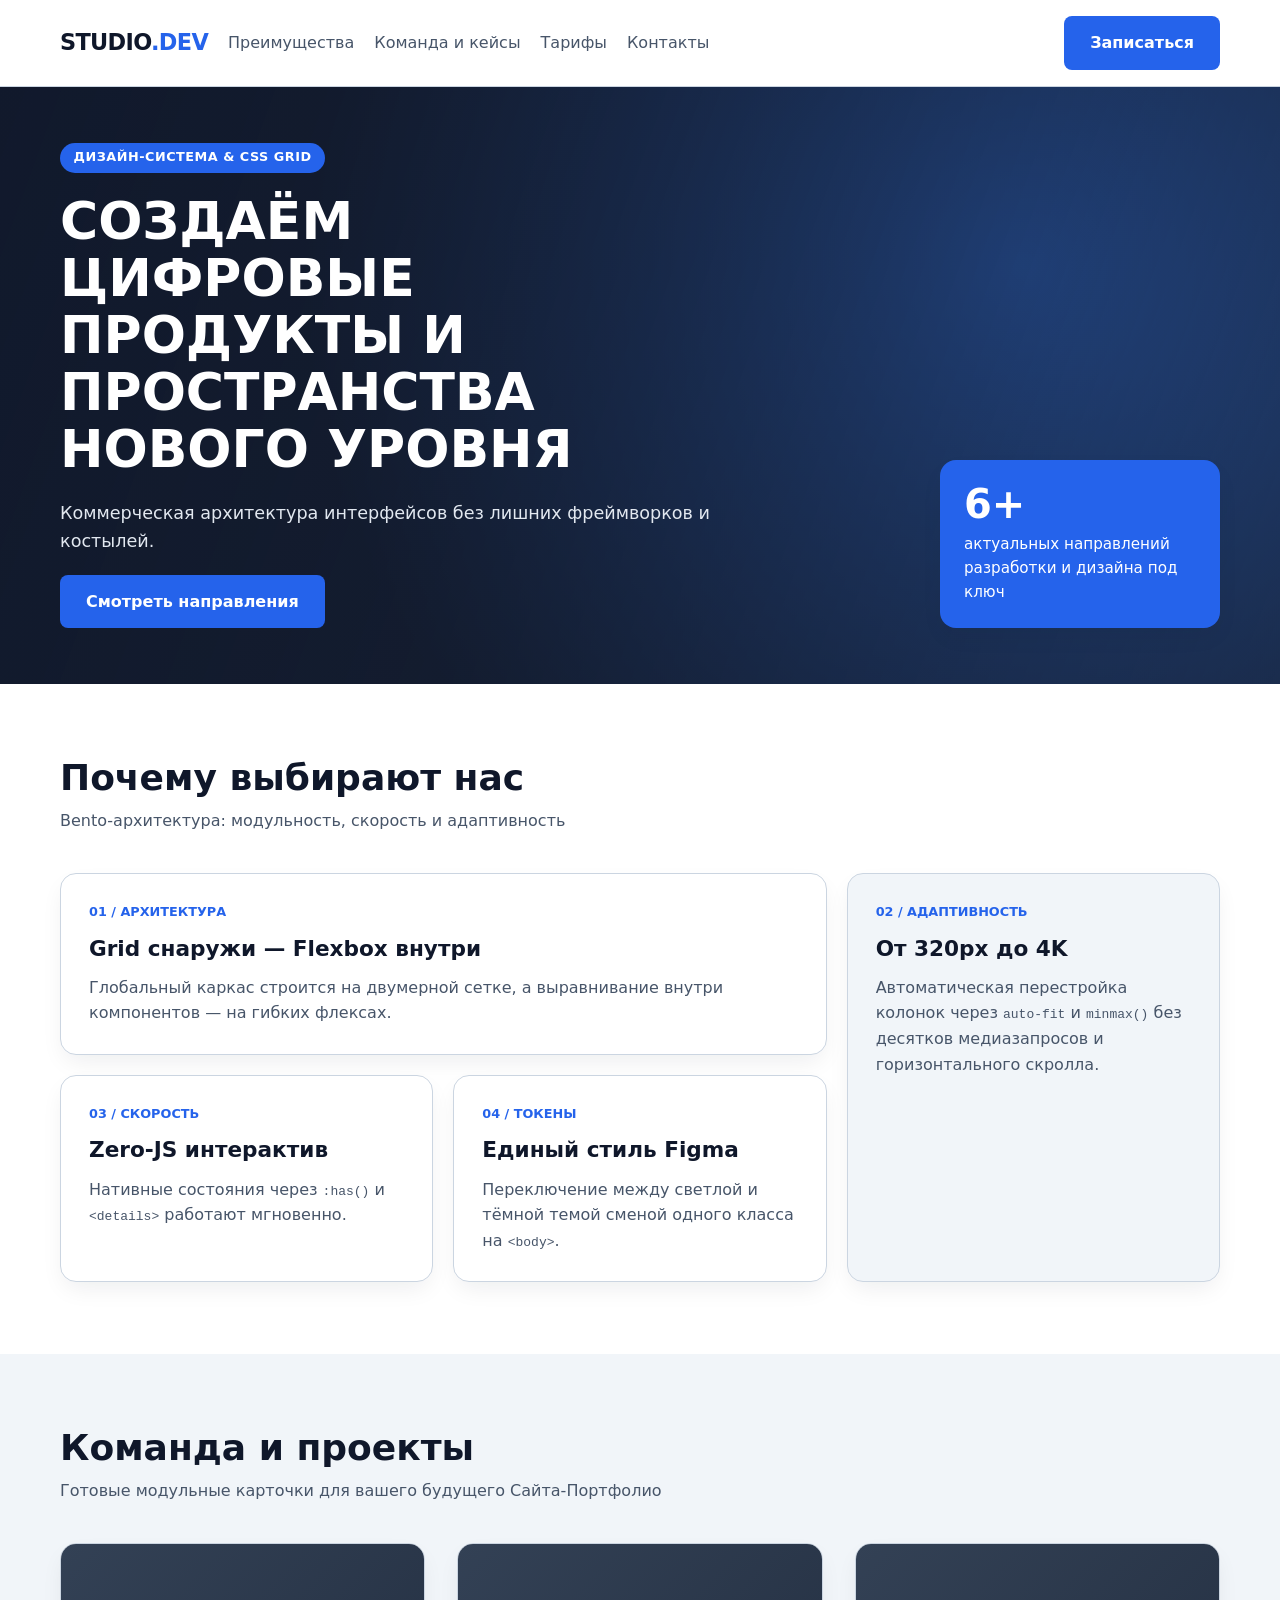
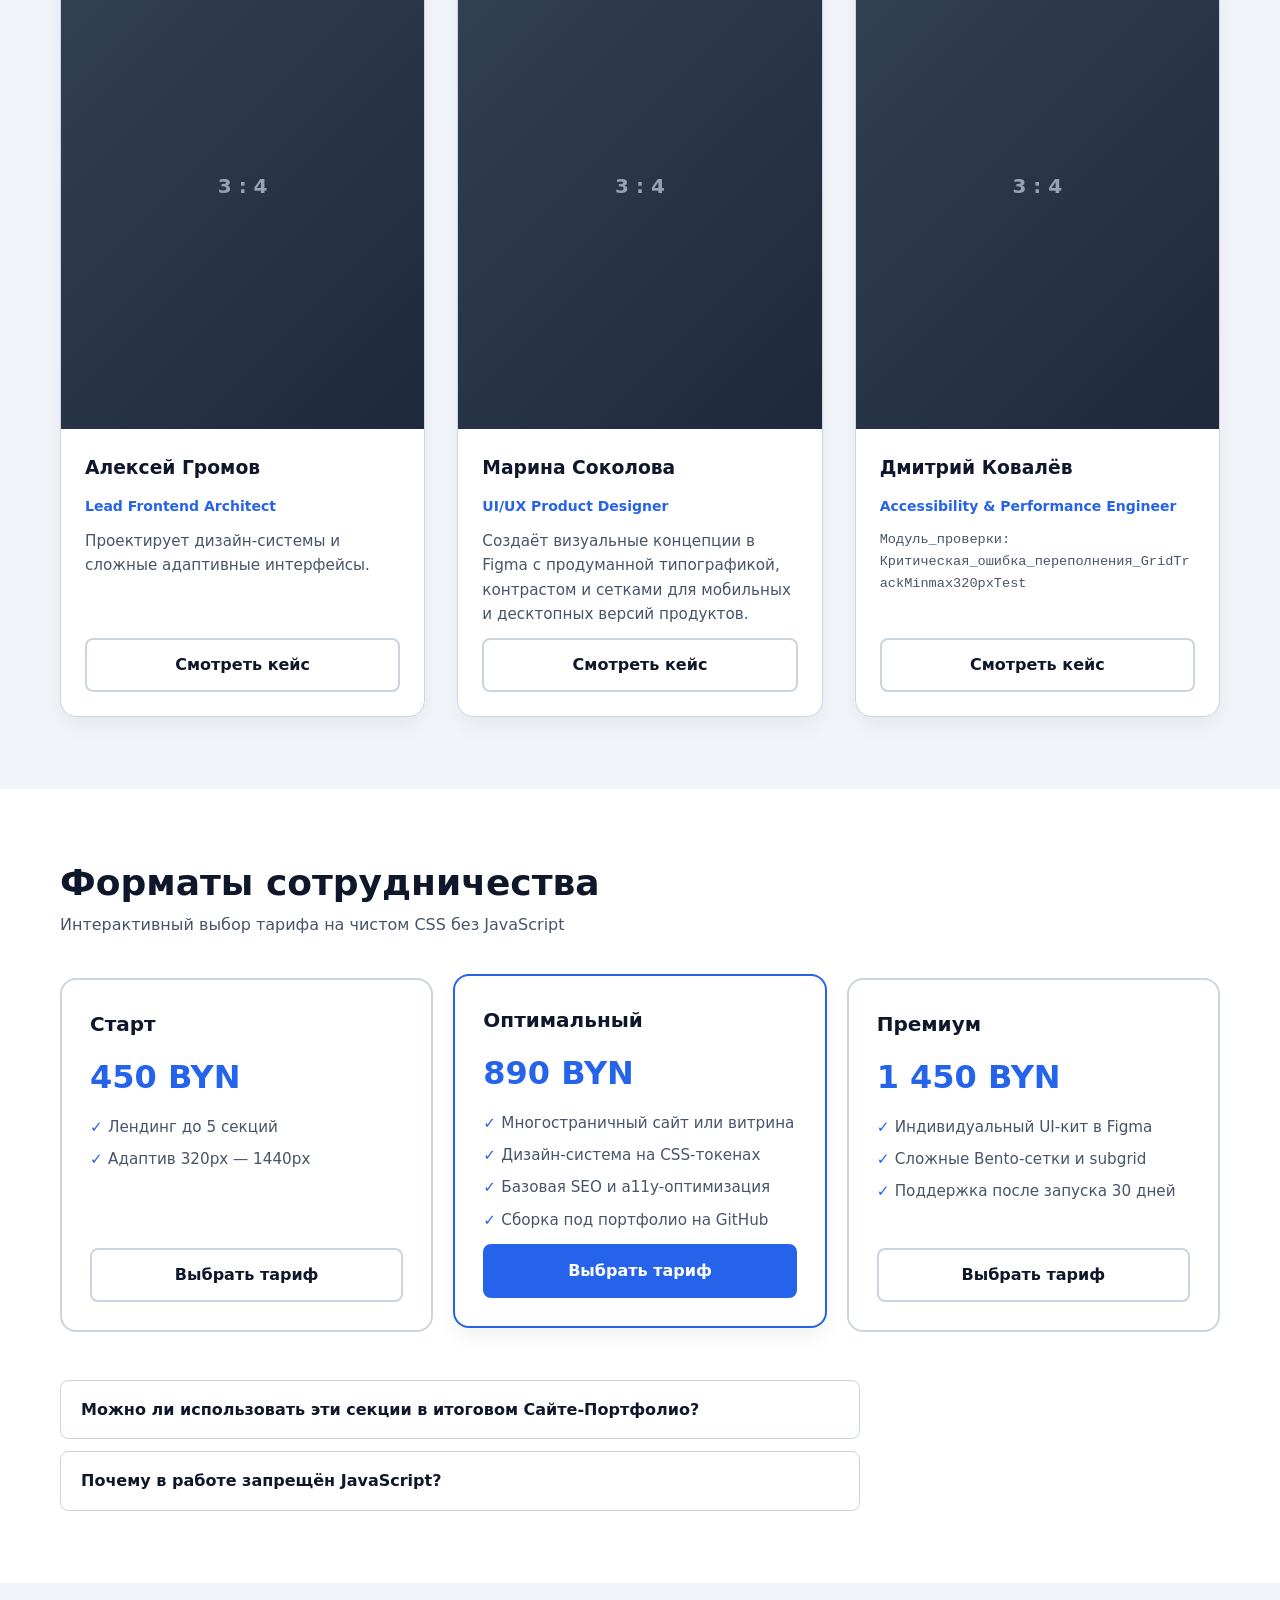
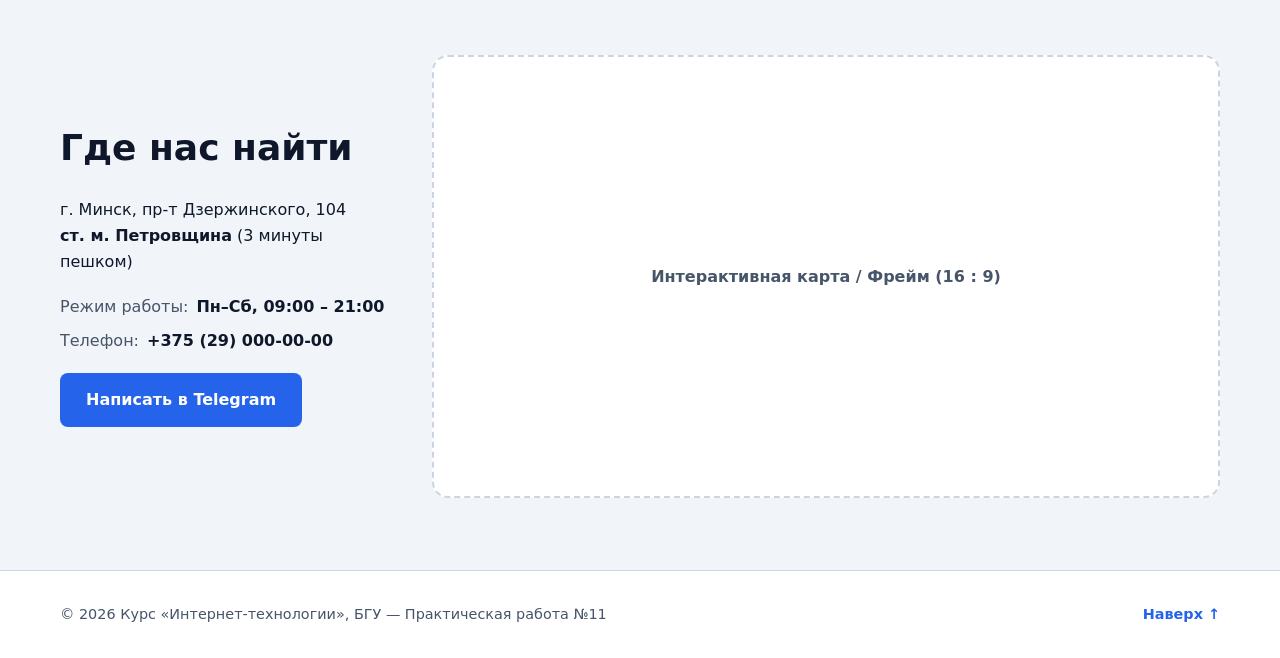
==== yarakhovich_ivan_ppois2609/index.html @ 86acc548 "feat: add core files" ====
<!DOCTYPE html>
<html lang="ru">
<head>
  <meta charset="UTF-8">
  <meta name="viewport" content="width=device-width, initial-scale=1.0">
  <title>Практическая работа №11 — Коммерческая витрина и Портфолио</title>
  <link rel="stylesheet" href="css/reset.css">
  <link rel="stylesheet" href="css/style.css">
</head>
<!-- 
  ПОДСКАЗКА ПО ТЕМАМ (Design System из Figma):
  Для светлой палитры («ДВИЖ») используйте класс: class="theme-dvizh"
  Для тёмной палитры («GYMBY») используйте класс: class="theme-gymby"
-->
<body class="theme-dvizh">

  <!-- =====================================================================
       ШАПКА САЙТА (Уровень BASE: Flexbox + margin-left: auto)
       ===================================================================== -->
  <header class="site-header">
    <div class="container site-header__inner">
      <a href="#" class="logo">STUDIO<span>.DEV</span></a>

      <nav class="main-nav" aria-label="Основная навигация">
        <ul class="main-nav__list">
          <li><a href="#benefits" class="main-nav__link">Преимущества</a></li>
          <li><a href="#showcase" class="main-nav__link">Команда и кейсы</a></li>
          <li><a href="#pricing" class="main-nav__link">Тарифы</a></li>
          <li><a href="#contacts" class="main-nav__link">Контакты</a></li>
        </ul>
      </nav>

      <!-- Кнопка должна быть оттолкнута вправо через margin-left: auto (без лишних обёрток) -->
      <a href="#contacts" class="btn btn--primary site-header__cta">Записаться</a>
    </div>
  </header>

  <main>
    <!-- =====================================================================
         HERO-БАННЕР С НАЛОЖЕНИЕМ НА CSS GRID (Уровень JUNIOR)
         ВНИМАНИЕ: Использование position: absolute для карточки запрещено!
         Фон, затемнение и контент должны занимать одну область grid-area: 1 / 1.
         ===================================================================== -->
    <section class="hero" aria-labelledby="hero-title">
      <!-- Слой 1: Фоновое изображение или градиентный плейсхолдер -->
      <div class="hero__media" role="img" aria-label="Атмосфера студии и пространства"></div>

      <!-- Слой 2: Контент поверх фона (заголовок слева + плавающая карточка справа снизу) -->
      <div class="container hero__grid">
        <div class="hero__content">
          <span class="badge">Дизайн-система &amp; CSS Grid</span>
          <!-- Адаптивный размер шрифта через clamp() (Уровень PRO) -->
          <h1 id="hero-title" class="hero__title">
            СОЗДАЁМ ЦИФРОВЫЕ ПРОДУКТЫ И ПРОСТРАНСТВА НОВОГО УРОВНЯ
          </h1>
          <p class="hero__subtitle">
            Коммерческая архитектура интерфейсов без лишних фреймворков и костылей.
          </p>
          <a href="#showcase" class="btn btn--primary">Смотреть направления</a>
        </div>

        <!-- Плавающая карточка-информер (как в макете «ДВИЖ») -->
        <aside class="hero__floating-card" aria-label="Ключевая статистика">
          <strong class="hero__floating-number">6+</strong>
          <p class="hero__floating-text">
            актуальных направлений разработки и дизайна под ключ
          </p>
        </aside>
      </div>
    </section>

    <!-- =====================================================================
         BENTO-СЕТКА ПРЕИМУЩЕСТВ (Уровень JUNIOR)
         Несимметричная журнальная сетка: карточки с .bento-card--wide (span 2)
         и .bento-card--tall (grid-row: span 2) на десктопе (>= 1024px).
         ===================================================================== -->
    <section class="section" id="benefits" aria-labelledby="benefits-title">
      <div class="container">
        <header class="section-header">
          <h2 id="benefits-title" class="section-title">Почему выбирают нас</h2>
          <p class="section-desc">Bento-архитектура: модульность, скорость и адаптивность</p>
        </header>

        <div class="bento-grid">
          <article class="bento-card bento-card--wide">
            <span class="bento-card__tag">01 / Архитектура</span>
            <h3 class="bento-card__title">Grid снаружи — Flexbox внутри</h3>
            <p class="bento-card__text">
              Глобальный каркас строится на двумерной сетке, а выравнивание внутри компонентов — на гибких флексах.
            </p>
          </article>

          <article class="bento-card bento-card--tall">
            <span class="bento-card__tag">02 / Адаптивность</span>
            <h3 class="bento-card__title">От 320px до 4K</h3>
            <p class="bento-card__text">
              Автоматическая перестройка колонок через <code>auto-fit</code> и <code>minmax()</code> без десятков медиазапросов и горизонтального скролла.
            </p>
          </article>

          <article class="bento-card">
            <span class="bento-card__tag">03 / Скорость</span>
            <h3 class="bento-card__title">Zero-JS интерактив</h3>
            <p class="bento-card__text">
              Нативные состояния через <code>:has()</code> и <code>&lt;details&gt;</code> работают мгновенно.
            </p>
          </article>

          <article class="bento-card">
            <span class="bento-card__tag">04 / Токены</span>
            <h3 class="bento-card__title">Единый стиль Figma</h3>
            <p class="bento-card__text">
              Переключение между светлой и тёмной темой сменой одного класса на <code>&lt;body&gt;</code>.
            </p>
          </article>
        </div>
      </div>
    </section>

    <!-- =====================================================================
         ВИТРИНА КОМАНДЫ / КЕЙСОВ (Уровень BASE)
         Сетка: repeat(auto-fit, minmax(min(100%, var(--card-min-width)), 1fr))
         Внутри каждой карточки — Flexbox с прижатием кнопки книзу.
         ===================================================================== -->
    <section class="section section--alt" id="showcase" aria-labelledby="showcase-title">
      <div class="container">
        <header class="section-header">
          <h2 id="showcase-title" class="section-title">Команда и проекты</h2>
          <p class="section-desc">Готовые модульные карточки для вашего будущего Сайта-Портфолио</p>
        </header>

        <div class="showcase-grid">
          <article class="profile-card">
            <!-- Изображение/заглушка с фиксированной пропорцией aspect-ratio: 3 / 4 -->
            <div class="profile-card__media" role="img" aria-label="Фото специалиста 1">
              <span>3 : 4</span>
            </div>
            <div class="profile-card__body">
              <h3 class="profile-card__title">Алексей Громов</h3>
              <p class="profile-card__role">Lead Frontend Architect</p>
              <p class="profile-card__text">
                Проектирует дизайн-системы и сложные адаптивные интерфейсы.
              </p>
              <a href="#contacts" class="btn btn--outline profile-card__btn">Смотреть кейс</a>
            </div>
          </article>

          <article class="profile-card">
            <div class="profile-card__media" role="img" aria-label="Фото специалиста 2">
              <span>3 : 4</span>
            </div>
            <div class="profile-card__body">
              <h3 class="profile-card__title">Марина Соколова</h3>
              <p class="profile-card__role">UI/UX Product Designer</p>
              <p class="profile-card__text">
                Создаёт визуальные концепции в Figma с продуманной типографикой, контрастом и сетками для мобильных и десктопных версий продуктов.
              </p>
              <a href="#contacts" class="btn btn--outline profile-card__btn">Смотреть кейс</a>
            </div>
          </article>

          <article class="profile-card">
            <div class="profile-card__media" role="img" aria-label="Фото специалиста 3">
              <span>3 : 4</span>
            </div>
            <div class="profile-card__body">
              <h3 class="profile-card__title">Дмитрий Ковалёв</h3>
              <p class="profile-card__role">Accessibility &amp; Performance Engineer</p>
              <!-- Стресс-тест неделимым словом длиной 46+ символов на 320px (Уровень PRO) -->
              <p class="profile-card__text profile-card__stress">
                Модуль_проверки: Критическая_ошибка_переполнения_GridTrackMinmax320pxTest
              </p>
              <a href="#contacts" class="btn btn--outline profile-card__btn">Смотреть кейс</a>
            </div>
          </article>
        </div>
      </div>
    </section>

    <!-- =====================================================================
         ТАРИФЫ И FAQ БЕЗ JAVASCRIPT (Уровень PRO)
         1. Выделение выбранной карточки через :has(input[type="radio"]:checked)
         2. Выравнивание строк внутри карточек через grid-template-rows: subgrid
         3. Аккордеон вопросов через нативные теги <details> и <summary>
         ===================================================================== -->
    <section class="section" id="pricing" aria-labelledby="pricing-title">
      <div class="container">
        <header class="section-header">
          <h2 id="pricing-title" class="section-title">Форматы сотрудничества</h2>
          <p class="section-desc">Интерактивный выбор тарифа на чистом CSS без JavaScript</p>
        </header>

        <div class="pricing-grid">
          <label class="plan-card">
            <input type="radio" name="plan" value="start" class="plan-card__radio">
            <h3 class="plan-card__name">Старт</h3>
            <p class="plan-card__price">450 BYN</p>
            <ul class="plan-card__features">
              <li>Лендинг до 5 секций</li>
              <li>Адаптив 320px — 1440px</li>
            </ul>
            <span class="btn btn--outline plan-card__action">Выбрать тариф</span>
          </label>

                    <label class="plan-card">
            <input type="radio" name="plan" value="pro" class="plan-card__radio" checked>
            <h3 class="plan-card__name">Оптимальный</h3>
            <p class="plan-card__price">890 BYN</p>
            <ul class="plan-card__features">
              <li>Многостраничный сайт или витрина</li>
              <li>Дизайн-система на CSS-токенах</li>
              <li>Базовая SEO и a11y-оптимизация</li>
              <li>Сборка под портфолио на GitHub</li>
            </ul>
            <span class="btn btn--primary plan-card__action">Выбрать тариф</span>
          </label>

          <label class="plan-card">
            <input type="radio" name="plan" value="studio" class="plan-card__radio">
            <h3 class="plan-card__name">Премиум</h3>
            <p class="plan-card__price">1 450 BYN</p>
            <ul class="plan-card__features">
              <li>Индивидуальный UI-кит в Figma</li>
              <li>Сложные Bento-сетки и subgrid</li>
              <li>Поддержка после запуска 30 дней</li>
            </ul>
            <span class="btn btn--outline plan-card__action">Выбрать тариф</span>
          </label>
        </div>

        <!-- Нативный аккордеон вопросов без JS (Уровень PRO: <details> + <summary>) -->
        <div class="faq-list">
          <details class="faq-item">
            <summary class="faq-item__question">Можно ли использовать эти секции в итоговом Сайте-Портфолио?</summary>
            <p class="faq-item__answer">
              Да! Каждый блок (Hero, Bento-сетка, витрина кейсов и контакты) спроектирован как независимый модуль, который легко перенести в ваш финальный проект.
            </p>
          </details>
          <details class="faq-item">
            <summary class="faq-item__question">Почему в работе запрещён JavaScript?</summary>
            <p class="faq-item__answer">
              Современный CSS (Grid, Flexbox, :has(), clamp()) и HTML5 (&lt;details&gt;, &lt;dialog&gt;) закрывают большинство задач раскладки и базового интерактива нативно и без лишней нагрузки на браузер.
            </p>
          </details>
        </div>
      </div>
    </section>

    <!-- =====================================================================
         АСИММЕТРИЧНЫЙ СПЛИТ-БЛОК КОНТАКТОВ (Уровень BASE)
         Две колонки: слева ширина var(--split-sidebar-width), справа 1fr.
         На экранах < 768px перестраивается в 1 колонку.
         ===================================================================== -->
    <section class="section section--alt" id="contacts" aria-labelledby="contacts-title">
      <div class="container">
        <div class="contacts-split">
          <div class="contacts-split__info">
            <h2 id="contacts-title" class="section-title">Где нас найти</h2>
            <p class="contacts-split__address">
              г. Минск, пр-т Дзержинского, 104<br>
              <strong>ст. м. Петровщина</strong> (3 минуты пешком)
            </p>
            <dl class="contacts-meta">
              <div class="contacts-meta__row">
                <dt>Режим работы:</dt>
                <dd>Пн–Сб, 09:00 – 21:00</dd>
              </div>
              <div class="contacts-meta__row">
                <dt>Телефон:</dt>
                <dd><a href="tel:+375290000000">+375 (29) 000-00-00</a></dd>
              </div>
            </dl>
            <div class="contacts-split__links">
              <a href="#" class="btn btn--primary">Написать в Telegram</a>
            </div>
          </div>

          <div class="contacts-split__map" role="img" aria-label="Схема проезда к станции метро Петровщина">
            <span>Интерактивная карта / Фрейм (16 : 9)</span>
          </div>
        </div>
      </div>
    </section>
  </main>

  <footer class="site-footer">
    <div class="container site-footer__inner">
      <p>&copy; 2026 Курс «Интернет-технологии», БГУ — Практическая работа №11</p>
      <a href="#hero-title" class="site-footer__top">Наверх &uarr;</a>
    </div>
  </footer>

</body>
</html>
---- yarakhovich_ivan_ppois2609/css/style.css ----
/* =========================================================================
   1. ИНДИВИДУАЛЬНЫЕ ПАРАМЕТРЫ И ДИЗАЙН-ТОКЕНЫ ИЗ FIGMA
   ========================================================================= */
:root {
  /* ИНДИВИДУАЛЬНЫЕ ФОРМУЛЫ (Анти-ИИ):
     N — количество букв в вашей ФАМИЛИИ
     M — количество букв в вашем ИМЕНИ
     Подставьте свои рассчитанные значения в пикселях вместо значений по умолчанию! */
  --card-min-width: 270px;       /* Формула: (N * 10) + 210px */
  --split-sidebar-width: 340px;  /* Формула: (M * 12) + 280px */

  /* Базовые отступы и сетка */
  --container-max: 1200px;
  --container-pad: 1.25rem;
  --gap-sm: 0.75rem;
  --gap-md: 1.25rem;
  --gap-lg: 2rem;

  /* Скругления из UI-кита Figma */
  --radius-sm: 8px;
  --radius-md: 16px;
  --radius-lg: 24px;
  --radius-pill: 9999px;

  /* Типографика */
  --font-sans: system-ui, -apple-system, 'Segoe UI', Roboto, Helvetica, Arial, sans-serif;
  --fs-hero: clamp(1.85rem, 4vw + 0.5rem, 3.25rem);
  --fs-h2: clamp(1.5rem, 2.5vw + 0.5rem, 2.25rem);
}

/* СВЕТЛАЯ ТЕМА: Студия танцев «ДВИЖ» (синий акцент, чистый светлый фон) */
.theme-dvizh {
  --color-bg: #ffffff;
  --color-bg-alt: #f1f5f9;
  --color-surface: #ffffff;
  --color-text: #0f172a;
  --color-text-muted: #475569;
  --color-primary: #2563eb;
  --color-primary-hover: #1d4ed8;
  --color-primary-contrast: #ffffff;
  --color-border: #cbd5e1;
  --hero-overlay: linear-gradient(110deg, rgba(15, 23, 42, 0.88) 0%, rgba(15, 23, 42, 0.55) 100%);
  --shadow-card: 0 10px 25px -5px rgba(15, 23, 42, 0.08);
}

/* ТЁМНАЯ ТЕМА: Фитнес-клуб «GYMBY» (графитовый фон, неоново-лаймовый/оранжевый акцент) */
.theme-gymby {
  --color-bg: #0b0d12;
  --color-bg-alt: #141821;
  --color-surface: #1b202c;
  --color-text: #f8fafc;
  --color-text-muted: #94a3b8;
  --color-primary: #a3e635;
  --color-primary-hover: #84cc16;
  --color-primary-contrast: #0b0d12;
  --color-border: #2d3548;
  --hero-overlay: linear-gradient(110deg, rgba(11, 13, 18, 0.92) 0%, rgba(11, 13, 18, 0.65) 100%);
  --shadow-card: 0 12px 30px -5px rgba(0, 0, 0, 0.45);
}

/* =========================================================================
   2. СБРОС СТИЛЕЙ И ДОСТУПНОСТЬ (A11Y)
   ========================================================================= */
*,
*::before,
*::after {
  box-sizing: border-box;
  margin: 0;
  padding: 0;
}

html {
  scroll-behavior: smooth;
}

body {
  font-family: var(--font-sans);
  background-color: var(--color-bg);
  color: var(--color-text);
  line-height: 1.6;
  overflow-x: hidden;
}

ul {
  list-style: none;
}

a {
  color: inherit;
  text-decoration: none;
}

/* Чёткий фокус для навигации с клавиатуры (Tab) */
a:focus-visible,
button:focus-visible,
summary:focus-visible,
input:focus-visible + * {
  outline: 3px solid var(--color-primary);
  outline-offset: 3px;
}

.container {
  width: 100%;
  max-width: var(--container-max);
  margin-inline: auto;
  padding-inline: var(--container-pad);
}

.section {
  padding-block: 4.5rem;
}

.section--alt {
  background-color: var(--color-bg-alt);
}

.section-header {
  margin-bottom: 2.5rem;
  max-width: 640px;
}

.section-title {
  font-size: var(--fs-h2);
  line-height: 1.2;
  margin-bottom: 0.5rem;
}

.section-desc {
  color: var(--color-text-muted);
}

/* Кнопки и бейджи */
.btn {
  display: inline-flex;
  align-items: center;
  justify-content: center;
  padding: 0.75rem 1.5rem;
  font-weight: 600;
  border-radius: var(--radius-sm);
  border: 2px solid transparent;
  cursor: pointer;
  transition: background-color 0.2s ease, border-color 0.2s ease, transform 0.15s ease;
}

.btn--primary {
  background-color: var(--color-primary);
  color: var(--color-primary-contrast);
}

.btn--primary:hover {
  background-color: var(--color-primary-hover);
}

.btn--outline {
  border-color: var(--color-border);
  color: var(--color-text);
  background-color: transparent;
}

.btn--outline:hover {
  border-color: var(--color-primary);
}

.badge {
  display: inline-block;
  padding: 0.3rem 0.85rem;
  font-size: 0.8rem;
  font-weight: 700;
  text-transform: uppercase;
  letter-spacing: 0.04em;
  border-radius: var(--radius-pill);
  background-color: var(--color-primary);
  color: var(--color-primary-contrast);
}

/* =========================================================================
   3. ШАПКА САЙТА (Уровень BASE: Flexbox + margin-left: auto)
   ========================================================================= */
.site-header {
  position: sticky;
  top: 0;
  z-index: 50;
  background-color: var(--color-surface);
  border-bottom: 1px solid var(--color-border);
}

.site-header__inner {
  display: flex;
  flex-wrap: wrap;
  align-items: center;
  gap: var(--gap-md);
  padding-block: 1rem;
}

.logo {
  font-size: 1.4rem;
  font-weight: 800;
  letter-spacing: -0.03em;
}

.logo span {
  color: var(--color-primary);
}

.main-nav__list {
  display: flex;
  flex-wrap: wrap;
  gap: var(--gap-md);
}

.main-nav__link {
  font-weight: 500;
  color: var(--color-text-muted);
}

.main-nav__link:hover {
  color: var(--color-primary);
}

/* Отталкиваем кнопку вправо без лишних обёрток */
.site-header__cta {
  margin-left: auto;
}

/* =========================================================================
   4. HERO-БАННЕР С НАЛОЖЕНИЕМ НА CSS GRID (Уровень JUNIOR)
   Запрещено использовать position: absolute!
   ========================================================================= */
.hero {
  display: grid;
  min-height: 520px;
  color: #ffffff;
}

/* Оба слоя занимают одну и ту же ячейку сетки (1 / 1) */
.hero__media,
.hero__grid {
  grid-area: 1 / 1;
}

.hero__media {
  background: var(--hero-overlay),
    radial-gradient(circle at 80% 30%, #3b82f6 0%, #1e293b 65%);
}

.hero__grid {
  display: grid;
  grid-template-columns: minmax(0, 1fr);
  align-items: center;
  gap: var(--gap-lg);
  padding-block: 3.5rem;
}

.hero__content {
  display: flex;
  flex-direction: column;
  align-items: flex-start;
  gap: var(--gap-md);
  max-width: 650px;
}

.hero__title {
  font-size: var(--fs-hero);
  line-height: 1.1;
  font-weight: 800;
}

.hero__subtitle {
  font-size: 1.1rem;
  color: #e2e8f0;
}

/* Плавающая акцентная карточка (как в макете «ДВИЖ») */
.hero__floating-card {
  background-color: var(--color-primary);
  color: var(--color-primary-contrast);
  padding: 1.5rem;
  border-radius: var(--radius-md);
  max-width: 280px;
  box-shadow: var(--shadow-card);
}

.hero__floating-number {
  display: block;
  font-size: 2.5rem;
  line-height: 1;
  font-weight: 800;
  margin-bottom: 0.5rem;
}

.hero__floating-text {
  font-size: 0.95rem;
  font-weight: 500;
}

@media (min-width: 900px) {
  .hero__grid {
    grid-template-columns: minmax(0, 1.4fr) minmax(0, 0.8fr);
  }

  .hero__floating-card {
    justify-self: end;
    align-self: end;
  }
}

/* =========================================================================
   5. BENTO-СЕТКА ПРЕИМУЩЕСТВ (Уровень JUNIOR)
   ========================================================================= */
.bento-grid {
  display: grid;
  grid-template-columns: minmax(0, 1fr);
  gap: var(--gap-md);
}

.bento-card {
  min-width: 0;
  display: flex;
  flex-direction: column;
  gap: var(--gap-sm);
  background-color: var(--color-surface);
  border: 1px solid var(--color-border);
  border-radius: var(--radius-md);
  padding: 1.75rem;
  box-shadow: var(--shadow-card);
}

.bento-card__tag {
  font-size: 0.8rem;
  font-weight: 700;
  color: var(--color-primary);
  text-transform: uppercase;
}

.bento-card__title {
  font-size: 1.35rem;
  line-height: 1.3;
}

.bento-card__text {
  color: var(--color-text-muted);
}

@media (min-width: 768px) {
  .bento-grid {
    grid-template-columns: repeat(2, minmax(0, 1fr));
  }
}

@media (min-width: 1024px) {
  .bento-grid {
    grid-template-columns: repeat(3, minmax(0, 1fr));
  }

  .bento-card--wide {
    grid-column: span 2;
  }

  .bento-card--tall {
    grid-row: span 2;
    background-color: var(--color-bg-alt);
  }
}

/* =========================================================================
   6. ВИТРИНА КОМАНДЫ / КЕЙСОВ (Уровень BASE + Стресс-тест 320px)
   ========================================================================= */
.showcase-grid {
  display: grid;
  grid-template-columns: repeat(auto-fit, minmax(min(100%, var(--card-min-width)), 1fr));
  gap: var(--gap-lg);
}

.profile-card {
  min-width: 0;
  display: flex;
  flex-direction: column;
  background-color: var(--color-surface);
  border: 1px solid var(--color-border);
  border-radius: var(--radius-md);
  overflow: hidden;
  box-shadow: var(--shadow-card);
}

.profile-card__media {
  aspect-ratio: 3 / 4;
  width: 100%;
  background: linear-gradient(135deg, #334155, #1e293b);
  color: #94a3b8;
  display: grid;
  place-items: center;
  font-weight: 700;
  font-size: 1.25rem;
}

.profile-card__body {
  display: flex;
  flex-direction: column;
  flex-grow: 1;
  gap: var(--gap-sm);
  padding: 1.5rem;
}

.profile-card__role {
  font-size: 0.875rem;
  font-weight: 600;
  color: var(--color-primary);
}

.profile-card__text {
  color: var(--color-text-muted);
  font-size: 0.95rem;
}

/* Защита от переполнения длинным техническим словом на 320px */
.profile-card__stress {
  overflow-wrap: anywhere;
  font-family: monospace;
  font-size: 0.85rem;
}

/* Прижимаем кнопку к низу карточки */
.profile-card__btn {
  margin-top: auto;
  width: 100%;
}

/* =========================================================================
   7. ТАРИФЫ И FAQ БЕЗ JAVASCRIPT (Уровень PRO: :has(), subgrid, <details>)
   ========================================================================= */
.pricing-grid {
  display: grid;
  grid-template-columns: repeat(auto-fit, minmax(min(100%, 260px), 1fr));
  gap: var(--gap-md);
  margin-bottom: 3rem;
}

.plan-card {
  min-width: 0;
  display: grid;
  gap: var(--gap-sm);
  background-color: var(--color-surface);
  border: 2px solid var(--color-border);
  border-radius: var(--radius-md);
  padding: 1.75rem;
cursor: pointer;
transition: border-color 0.2s ease, transform 0.2s ease;
}
/* Поддержка subgrid для выравнивания внутренних строк между карточками */
@supports (grid-template-rows: subgrid) {
.plan-card {
grid-row: span 4;
grid-template-rows: subgrid;
}
}
.plan-card__radio {
position: absolute;
opacity: 0;
pointer-events: none;
}
/* Нативный селектор :has() подсвечивает выбранную карточку тарифа без JS */
.plan-card:has(.plan-card__radio:checked) {
border-color: var(--color-primary);
box-shadow: var(--shadow-card);
transform: translateY(-4px);
}
.plan-card__name {
font-size: 1.25rem;
}
.plan-card__price {
font-size: 2rem;
font-weight: 800;
color: var(--color-primary);
}
.plan-card__features {
display: flex;
flex-direction: column;
gap: 0.5rem;
color: var(--color-text-muted);
font-size: 0.95rem;
}
.plan-card__features li::before {
content: "✓ ";
color: var(--color-primary);
font-weight: 700;
}
.plan-card__action {
align-self: end;
width: 100%;
}
/* Нативный FAQ-аккордеон ( + ) */
.faq-list {
display: grid;
gap: var(--gap-sm);
max-width: 800px;
}
.faq-item {
background-color: var(--color-surface);
border: 1px solid var(--color-border);
border-radius: var(--radius-sm);
padding: 1rem 1.25rem;
}
.faq-item__question {
font-weight: 700;
cursor: pointer;
list-style: none;
}
.faq-item__question::-webkit-details-marker {
display: none;
}
.faq-item__answer {
margin-top: 0.75rem;
color: var(--color-text-muted);
}
/* =========================================================================
8. СПЛИТ-БЛОК КОНТАКТОВ И ПОДВАЛ (Уровень BASE)
========================================================================= */
.contacts-split {
display: grid;
grid-template-columns: minmax(0, 1fr);
gap: var(--gap-lg);
align-items: center;
}
@media (min-width: 768px) {
.contacts-split {
grid-template-columns: var(--split-sidebar-width) minmax(0, 1fr);
}
}
.contacts-split__info {
display: flex;
flex-direction: column;
gap: var(--gap-md);
}
.contacts-meta {
display: flex;
flex-direction: column;
gap: 0.5rem;
}
.contacts-meta__row {
display: flex;
flex-wrap: wrap;
gap: 0.5rem;
}
.contacts-meta dt {
color: var(--color-text-muted);
}
.contacts-meta dd {
font-weight: 600;
}
.contacts-split__map {
aspect-ratio: 16 / 9;
width: 100%;
background-color: var(--color-surface);
border: 2px dashed var(--color-border);
border-radius: var(--radius-md);
display: grid;
place-items: center;
color: var(--color-text-muted);
font-weight: 600;
}
.site-footer {
border-top: 1px solid var(--color-border);
padding-block: 2rem;
color: var(--color-text-muted);
font-size: 0.9rem;
}
.site-footer__inner {
display: flex;
flex-wrap: wrap;
justify-content: space-between;
align-items: center;
gap: var(--gap-md);
}
.site-footer__top {
font-weight: 600;
color: var(--color-primary);
}
/* =========================================================================
9. БЛОК ДОКУМЕНТАЦИИ И РЕФЛЕКСИИ (ОБЯЗАТЕЛЬНО К ЗАПОЛНЕНИЮ)
========================================================================= /
/ Своими словами
1. [BASE] Почему для сетки витрины (.showcase-grid) мы применили формулу
repeat(auto-fit, minmax(min(100%, var(--card-min-width)), 1fr)),
а не жёсткие 3 колонки repeat(3, 1fr)? Какую роль здесь играет функция min()?
Ответ:
2. [BASE] Зачем внутри карточки .profile-card мы оставили display: flex; flex-direction: column;,
хотя сама сетка карточек построена на CSS Grid?
Ответ:
3. [JUNIOR] Как в секции .hero удалось наложить плавающую карточку (.hero__floating-card)
поверх фонового слоя (.hero__media) без использования position: absolute?
Ответ:
4. [PRO] Какую задачу решает свойство grid-template-rows: subgrid внутри карточек
тарифов (.plan-card) по сравнению с обычной раскладкой?
Ответ:
*/
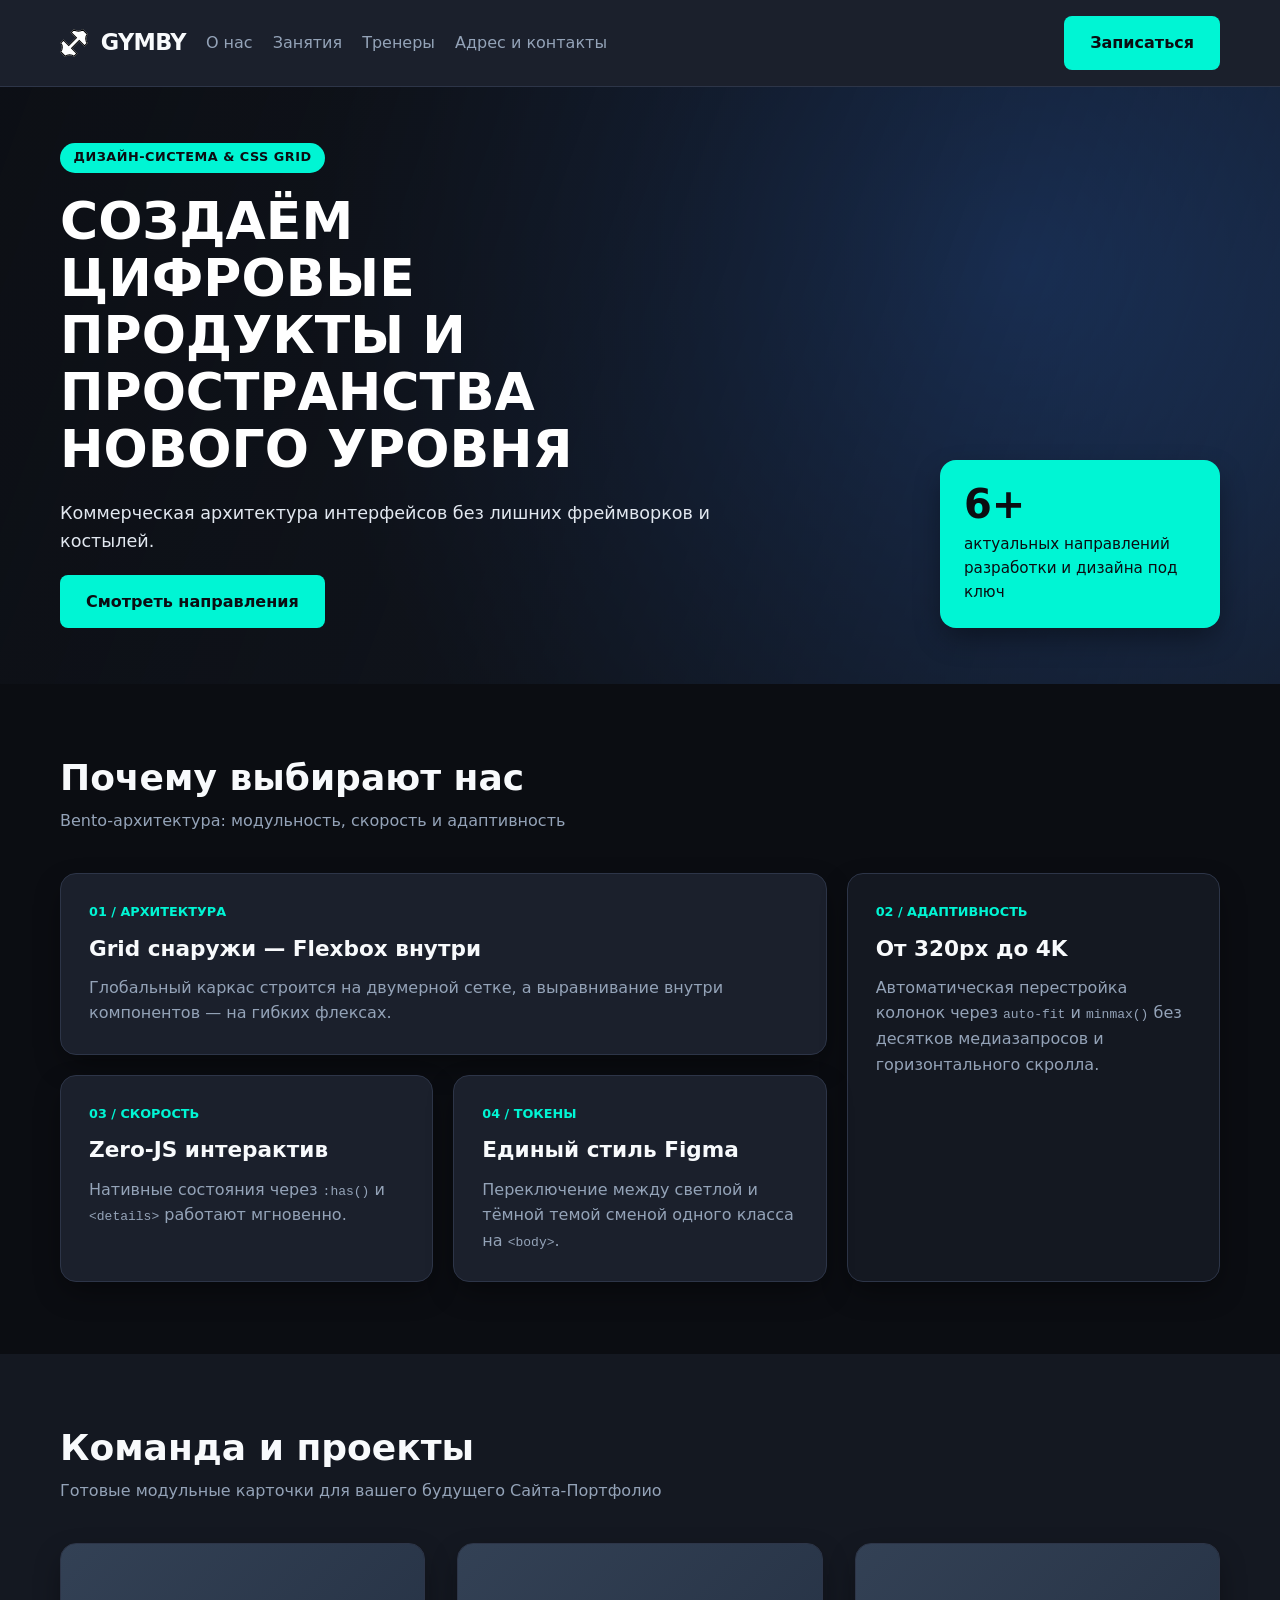
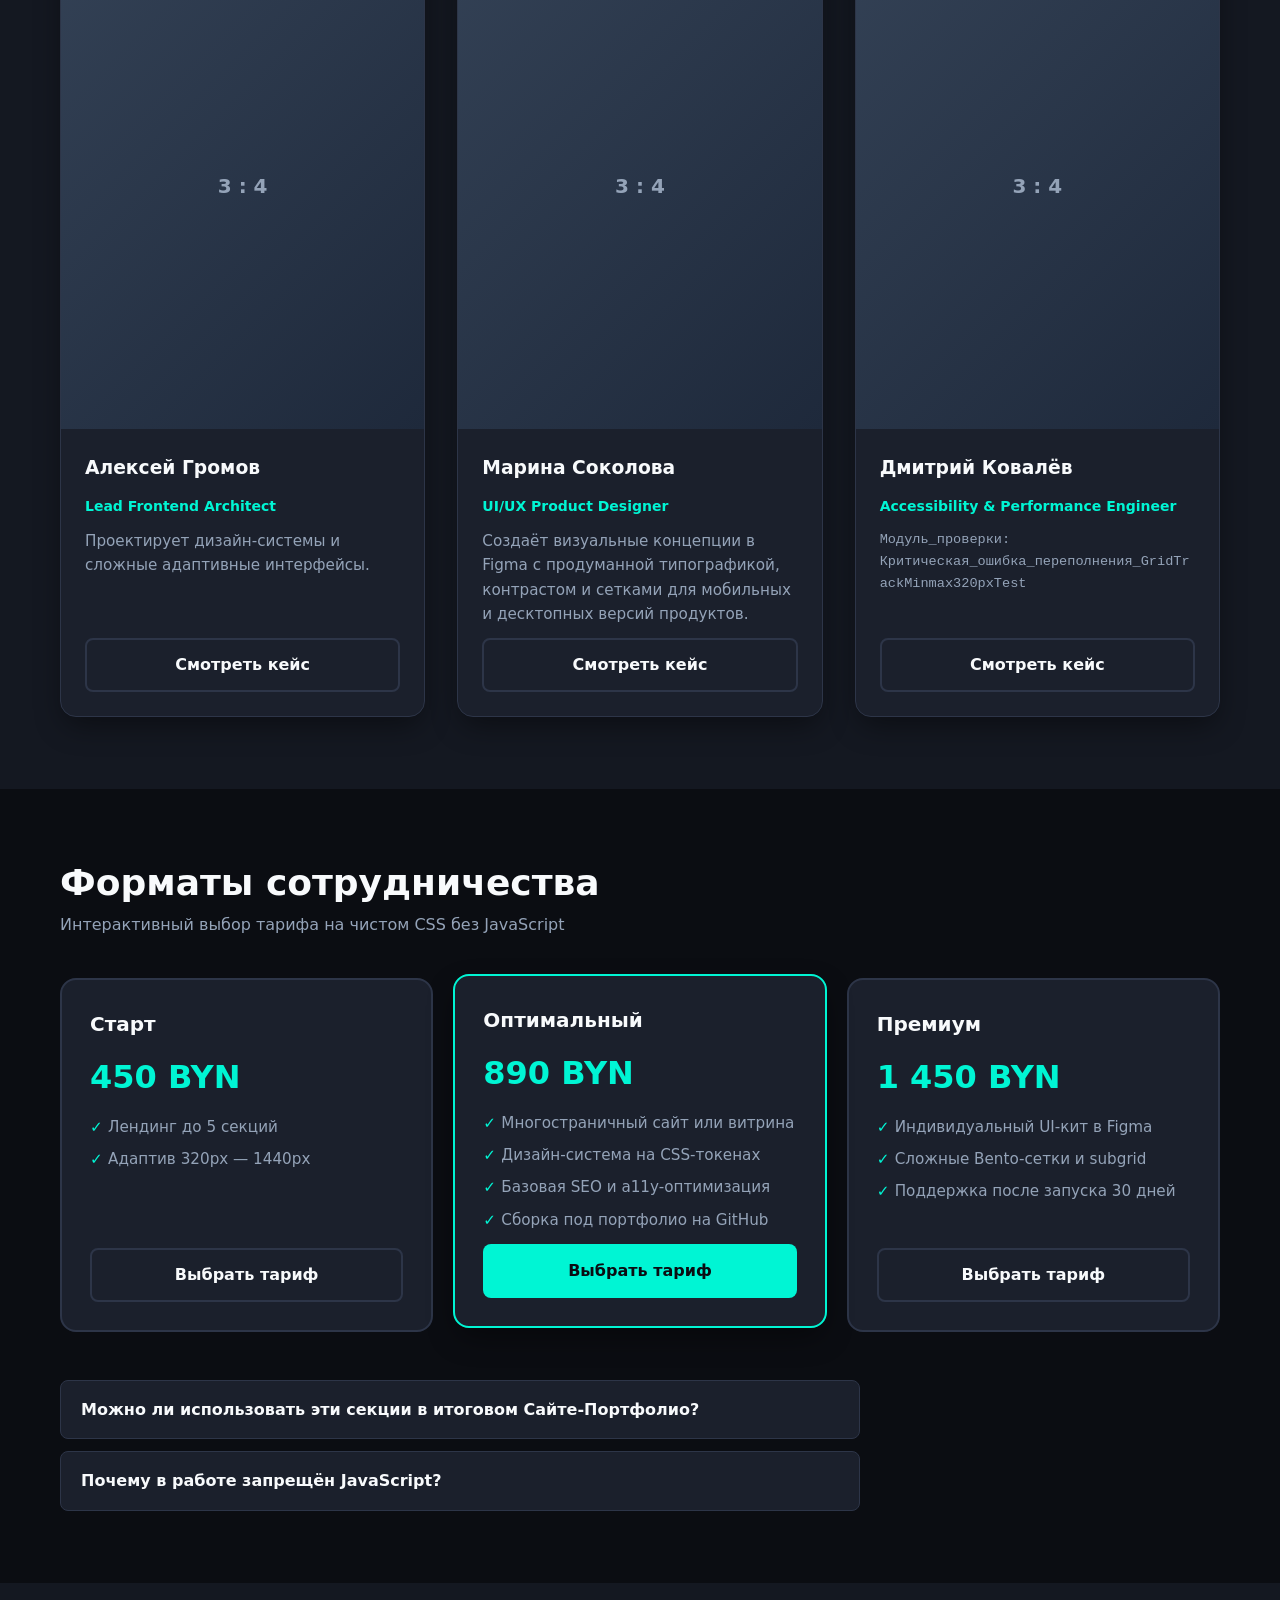
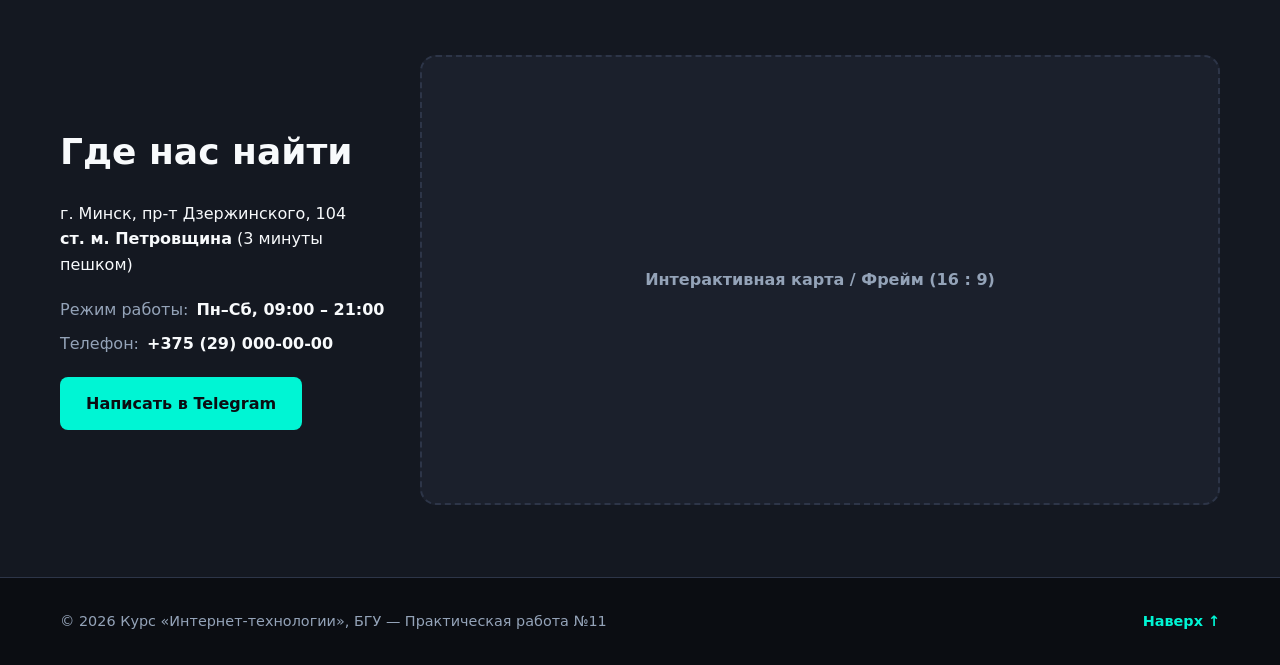
==== commit 66781910: "feat: modify header" ====
--- a/yarakhovich_ivan_ppois2609/index.html
+++ b/yarakhovich_ivan_ppois2609/index.html
@@ -1,294 +1,305 @@
 <!DOCTYPE html>
 <html lang="ru">
+
 <head>
-  <meta charset="UTF-8">
-  <meta name="viewport" content="width=device-width, initial-scale=1.0">
-  <title>Практическая работа №11 — Коммерческая витрина и Портфолио</title>
-  <link rel="stylesheet" href="css/reset.css">
-  <link rel="stylesheet" href="css/style.css">
+    <meta charset="UTF-8">
+    <meta name="viewport" content="width=device-width, initial-scale=1.0">
+    <title>Практическая работа №11 — Коммерческая витрина и Портфолио</title>
+    <link rel="stylesheet" href="css/reset.css">
+    <link rel="stylesheet" href="css/style.css">
 </head>
 <!-- 
   ПОДСКАЗКА ПО ТЕМАМ (Design System из Figma):
   Для светлой палитры («ДВИЖ») используйте класс: class="theme-dvizh"
   Для тёмной палитры («GYMBY») используйте класс: class="theme-gymby"
 -->
-<body class="theme-dvizh">
-
-  <!-- =====================================================================
+
+<body class="theme-gymby">
+
+    <!-- =====================================================================
        ШАПКА САЙТА (Уровень BASE: Flexbox + margin-left: auto)
        ===================================================================== -->
-  <header class="site-header">
-    <div class="container site-header__inner">
-      <a href="#" class="logo">STUDIO<span>.DEV</span></a>
-
-      <nav class="main-nav" aria-label="Основная навигация">
-        <ul class="main-nav__list">
-          <li><a href="#benefits" class="main-nav__link">Преимущества</a></li>
-          <li><a href="#showcase" class="main-nav__link">Команда и кейсы</a></li>
-          <li><a href="#pricing" class="main-nav__link">Тарифы</a></li>
-          <li><a href="#contacts" class="main-nav__link">Контакты</a></li>
-        </ul>
-      </nav>
-
-      <!-- Кнопка должна быть оттолкнута вправо через margin-left: auto (без лишних обёрток) -->
-      <a href="#contacts" class="btn btn--primary site-header__cta">Записаться</a>
-    </div>
-  </header>
-
-  <main>
-    <!-- =====================================================================
+    <header class="site-header">
+        <div class="container site-header__inner">
+            <a href="#" class="logo"><img src="images/icons/logo-icon.svg" alt="">GYMBY</a>
+
+            <nav class="main-nav" aria-label="Основная навигация">
+                <ul class="main-nav__list">
+                    <li><a href="#benefits" class="main-nav__link">О нас</a></li>
+                    <li><a href="#showcase" class="main-nav__link">Занятия</a></li>
+                    <li><a href="#pricing" class="main-nav__link">Тренеры</a></li>
+                    <li><a href="#contacts" class="main-nav__link">Адрес и контакты</a></li>
+                </ul>
+            </nav>
+
+            <!-- Кнопка должна быть оттолкнута вправо через margin-left: auto (без лишних обёрток) -->
+            <a href="#contacts" class="btn btn--primary site-header__cta">Записаться</a>
+        </div>
+    </header>
+
+    <main>
+        <!-- =====================================================================
          HERO-БАННЕР С НАЛОЖЕНИЕМ НА CSS GRID (Уровень JUNIOR)
          ВНИМАНИЕ: Использование position: absolute для карточки запрещено!
          Фон, затемнение и контент должны занимать одну область grid-area: 1 / 1.
          ===================================================================== -->
-    <section class="hero" aria-labelledby="hero-title">
-      <!-- Слой 1: Фоновое изображение или градиентный плейсхолдер -->
-      <div class="hero__media" role="img" aria-label="Атмосфера студии и пространства"></div>
-
-      <!-- Слой 2: Контент поверх фона (заголовок слева + плавающая карточка справа снизу) -->
-      <div class="container hero__grid">
-        <div class="hero__content">
-          <span class="badge">Дизайн-система &amp; CSS Grid</span>
-          <!-- Адаптивный размер шрифта через clamp() (Уровень PRO) -->
-          <h1 id="hero-title" class="hero__title">
-            СОЗДАЁМ ЦИФРОВЫЕ ПРОДУКТЫ И ПРОСТРАНСТВА НОВОГО УРОВНЯ
-          </h1>
-          <p class="hero__subtitle">
-            Коммерческая архитектура интерфейсов без лишних фреймворков и костылей.
-          </p>
-          <a href="#showcase" class="btn btn--primary">Смотреть направления</a>
-        </div>
-
-        <!-- Плавающая карточка-информер (как в макете «ДВИЖ») -->
-        <aside class="hero__floating-card" aria-label="Ключевая статистика">
-          <strong class="hero__floating-number">6+</strong>
-          <p class="hero__floating-text">
-            актуальных направлений разработки и дизайна под ключ
-          </p>
-        </aside>
-      </div>
-    </section>
-
-    <!-- =====================================================================
+        <section class="hero" aria-labelledby="hero-title">
+            <!-- Слой 1: Фоновое изображение или градиентный плейсхолдер -->
+            <div class="hero__media" role="img" aria-label="Атмосфера студии и пространства"></div>
+
+            <!-- Слой 2: Контент поверх фона (заголовок слева + плавающая карточка справа снизу) -->
+            <div class="container hero__grid">
+                <div class="hero__content">
+                    <span class="badge">Дизайн-система &amp; CSS Grid</span>
+                    <!-- Адаптивный размер шрифта через clamp() (Уровень PRO) -->
+                    <h1 id="hero-title" class="hero__title">
+                        СОЗДАЁМ ЦИФРОВЫЕ ПРОДУКТЫ И ПРОСТРАНСТВА НОВОГО УРОВНЯ
+                    </h1>
+                    <p class="hero__subtitle">
+                        Коммерческая архитектура интерфейсов без лишних фреймворков и костылей.
+                    </p>
+                    <a href="#showcase" class="btn btn--primary">Смотреть направления</a>
+                </div>
+
+                <!-- Плавающая карточка-информер (как в макете «ДВИЖ») -->
+                <aside class="hero__floating-card" aria-label="Ключевая статистика">
+                    <strong class="hero__floating-number">6+</strong>
+                    <p class="hero__floating-text">
+                        актуальных направлений разработки и дизайна под ключ
+                    </p>
+                </aside>
+            </div>
+        </section>
+
+        <!-- =====================================================================
          BENTO-СЕТКА ПРЕИМУЩЕСТВ (Уровень JUNIOR)
          Несимметричная журнальная сетка: карточки с .bento-card--wide (span 2)
          и .bento-card--tall (grid-row: span 2) на десктопе (>= 1024px).
          ===================================================================== -->
-    <section class="section" id="benefits" aria-labelledby="benefits-title">
-      <div class="container">
-        <header class="section-header">
-          <h2 id="benefits-title" class="section-title">Почему выбирают нас</h2>
-          <p class="section-desc">Bento-архитектура: модульность, скорость и адаптивность</p>
-        </header>
-
-        <div class="bento-grid">
-          <article class="bento-card bento-card--wide">
-            <span class="bento-card__tag">01 / Архитектура</span>
-            <h3 class="bento-card__title">Grid снаружи — Flexbox внутри</h3>
-            <p class="bento-card__text">
-              Глобальный каркас строится на двумерной сетке, а выравнивание внутри компонентов — на гибких флексах.
-            </p>
-          </article>
-
-          <article class="bento-card bento-card--tall">
-            <span class="bento-card__tag">02 / Адаптивность</span>
-            <h3 class="bento-card__title">От 320px до 4K</h3>
-            <p class="bento-card__text">
-              Автоматическая перестройка колонок через <code>auto-fit</code> и <code>minmax()</code> без десятков медиазапросов и горизонтального скролла.
-            </p>
-          </article>
-
-          <article class="bento-card">
-            <span class="bento-card__tag">03 / Скорость</span>
-            <h3 class="bento-card__title">Zero-JS интерактив</h3>
-            <p class="bento-card__text">
-              Нативные состояния через <code>:has()</code> и <code>&lt;details&gt;</code> работают мгновенно.
-            </p>
-          </article>
-
-          <article class="bento-card">
-            <span class="bento-card__tag">04 / Токены</span>
-            <h3 class="bento-card__title">Единый стиль Figma</h3>
-            <p class="bento-card__text">
-              Переключение между светлой и тёмной темой сменой одного класса на <code>&lt;body&gt;</code>.
-            </p>
-          </article>
-        </div>
-      </div>
-    </section>
-
-    <!-- =====================================================================
+        <section class="section" id="benefits" aria-labelledby="benefits-title">
+            <div class="container">
+                <header class="section-header">
+                    <h2 id="benefits-title" class="section-title">Почему выбирают нас</h2>
+                    <p class="section-desc">Bento-архитектура: модульность, скорость и адаптивность</p>
+                </header>
+
+                <div class="bento-grid">
+                    <article class="bento-card bento-card--wide">
+                        <span class="bento-card__tag">01 / Архитектура</span>
+                        <h3 class="bento-card__title">Grid снаружи — Flexbox внутри</h3>
+                        <p class="bento-card__text">
+                            Глобальный каркас строится на двумерной сетке, а выравнивание внутри компонентов — на гибких
+                            флексах.
+                        </p>
+                    </article>
+
+                    <article class="bento-card bento-card--tall">
+                        <span class="bento-card__tag">02 / Адаптивность</span>
+                        <h3 class="bento-card__title">От 320px до 4K</h3>
+                        <p class="bento-card__text">
+                            Автоматическая перестройка колонок через <code>auto-fit</code> и <code>minmax()</code> без
+                            десятков медиазапросов и горизонтального скролла.
+                        </p>
+                    </article>
+
+                    <article class="bento-card">
+                        <span class="bento-card__tag">03 / Скорость</span>
+                        <h3 class="bento-card__title">Zero-JS интерактив</h3>
+                        <p class="bento-card__text">
+                            Нативные состояния через <code>:has()</code> и <code>&lt;details&gt;</code> работают
+                            мгновенно.
+                        </p>
+                    </article>
+
+                    <article class="bento-card">
+                        <span class="bento-card__tag">04 / Токены</span>
+                        <h3 class="bento-card__title">Единый стиль Figma</h3>
+                        <p class="bento-card__text">
+                            Переключение между светлой и тёмной темой сменой одного класса на <code>&lt;body&gt;</code>.
+                        </p>
+                    </article>
+                </div>
+            </div>
+        </section>
+
+        <!-- =====================================================================
          ВИТРИНА КОМАНДЫ / КЕЙСОВ (Уровень BASE)
          Сетка: repeat(auto-fit, minmax(min(100%, var(--card-min-width)), 1fr))
          Внутри каждой карточки — Flexbox с прижатием кнопки книзу.
          ===================================================================== -->
-    <section class="section section--alt" id="showcase" aria-labelledby="showcase-title">
-      <div class="container">
-        <header class="section-header">
-          <h2 id="showcase-title" class="section-title">Команда и проекты</h2>
-          <p class="section-desc">Готовые модульные карточки для вашего будущего Сайта-Портфолио</p>
-        </header>
-
-        <div class="showcase-grid">
-          <article class="profile-card">
-            <!-- Изображение/заглушка с фиксированной пропорцией aspect-ratio: 3 / 4 -->
-            <div class="profile-card__media" role="img" aria-label="Фото специалиста 1">
-              <span>3 : 4</span>
-            </div>
-            <div class="profile-card__body">
-              <h3 class="profile-card__title">Алексей Громов</h3>
-              <p class="profile-card__role">Lead Frontend Architect</p>
-              <p class="profile-card__text">
-                Проектирует дизайн-системы и сложные адаптивные интерфейсы.
-              </p>
-              <a href="#contacts" class="btn btn--outline profile-card__btn">Смотреть кейс</a>
-            </div>
-          </article>
-
-          <article class="profile-card">
-            <div class="profile-card__media" role="img" aria-label="Фото специалиста 2">
-              <span>3 : 4</span>
-            </div>
-            <div class="profile-card__body">
-              <h3 class="profile-card__title">Марина Соколова</h3>
-              <p class="profile-card__role">UI/UX Product Designer</p>
-              <p class="profile-card__text">
-                Создаёт визуальные концепции в Figma с продуманной типографикой, контрастом и сетками для мобильных и десктопных версий продуктов.
-              </p>
-              <a href="#contacts" class="btn btn--outline profile-card__btn">Смотреть кейс</a>
-            </div>
-          </article>
-
-          <article class="profile-card">
-            <div class="profile-card__media" role="img" aria-label="Фото специалиста 3">
-              <span>3 : 4</span>
-            </div>
-            <div class="profile-card__body">
-              <h3 class="profile-card__title">Дмитрий Ковалёв</h3>
-              <p class="profile-card__role">Accessibility &amp; Performance Engineer</p>
-              <!-- Стресс-тест неделимым словом длиной 46+ символов на 320px (Уровень PRO) -->
-              <p class="profile-card__text profile-card__stress">
-                Модуль_проверки: Критическая_ошибка_переполнения_GridTrackMinmax320pxTest
-              </p>
-              <a href="#contacts" class="btn btn--outline profile-card__btn">Смотреть кейс</a>
-            </div>
-          </article>
-        </div>
-      </div>
-    </section>
-
-    <!-- =====================================================================
+        <section class="section section--alt" id="showcase" aria-labelledby="showcase-title">
+            <div class="container">
+                <header class="section-header">
+                    <h2 id="showcase-title" class="section-title">Команда и проекты</h2>
+                    <p class="section-desc">Готовые модульные карточки для вашего будущего Сайта-Портфолио</p>
+                </header>
+
+                <div class="showcase-grid">
+                    <article class="profile-card">
+                        <!-- Изображение/заглушка с фиксированной пропорцией aspect-ratio: 3 / 4 -->
+                        <div class="profile-card__media" role="img" aria-label="Фото специалиста 1">
+                            <span>3 : 4</span>
+                        </div>
+                        <div class="profile-card__body">
+                            <h3 class="profile-card__title">Алексей Громов</h3>
+                            <p class="profile-card__role">Lead Frontend Architect</p>
+                            <p class="profile-card__text">
+                                Проектирует дизайн-системы и сложные адаптивные интерфейсы.
+                            </p>
+                            <a href="#contacts" class="btn btn--outline profile-card__btn">Смотреть кейс</a>
+                        </div>
+                    </article>
+
+                    <article class="profile-card">
+                        <div class="profile-card__media" role="img" aria-label="Фото специалиста 2">
+                            <span>3 : 4</span>
+                        </div>
+                        <div class="profile-card__body">
+                            <h3 class="profile-card__title">Марина Соколова</h3>
+                            <p class="profile-card__role">UI/UX Product Designer</p>
+                            <p class="profile-card__text">
+                                Создаёт визуальные концепции в Figma с продуманной типографикой, контрастом и сетками
+                                для мобильных и десктопных версий продуктов.
+                            </p>
+                            <a href="#contacts" class="btn btn--outline profile-card__btn">Смотреть кейс</a>
+                        </div>
+                    </article>
+
+                    <article class="profile-card">
+                        <div class="profile-card__media" role="img" aria-label="Фото специалиста 3">
+                            <span>3 : 4</span>
+                        </div>
+                        <div class="profile-card__body">
+                            <h3 class="profile-card__title">Дмитрий Ковалёв</h3>
+                            <p class="profile-card__role">Accessibility &amp; Performance Engineer</p>
+                            <!-- Стресс-тест неделимым словом длиной 46+ символов на 320px (Уровень PRO) -->
+                            <p class="profile-card__text profile-card__stress">
+                                Модуль_проверки: Критическая_ошибка_переполнения_GridTrackMinmax320pxTest
+                            </p>
+                            <a href="#contacts" class="btn btn--outline profile-card__btn">Смотреть кейс</a>
+                        </div>
+                    </article>
+                </div>
+            </div>
+        </section>
+
+        <!-- =====================================================================
          ТАРИФЫ И FAQ БЕЗ JAVASCRIPT (Уровень PRO)
          1. Выделение выбранной карточки через :has(input[type="radio"]:checked)
          2. Выравнивание строк внутри карточек через grid-template-rows: subgrid
          3. Аккордеон вопросов через нативные теги <details> и <summary>
          ===================================================================== -->
-    <section class="section" id="pricing" aria-labelledby="pricing-title">
-      <div class="container">
-        <header class="section-header">
-          <h2 id="pricing-title" class="section-title">Форматы сотрудничества</h2>
-          <p class="section-desc">Интерактивный выбор тарифа на чистом CSS без JavaScript</p>
-        </header>
-
-        <div class="pricing-grid">
-          <label class="plan-card">
-            <input type="radio" name="plan" value="start" class="plan-card__radio">
-            <h3 class="plan-card__name">Старт</h3>
-            <p class="plan-card__price">450 BYN</p>
-            <ul class="plan-card__features">
-              <li>Лендинг до 5 секций</li>
-              <li>Адаптив 320px — 1440px</li>
-            </ul>
-            <span class="btn btn--outline plan-card__action">Выбрать тариф</span>
-          </label>
-
+        <section class="section" id="pricing" aria-labelledby="pricing-title">
+            <div class="container">
+                <header class="section-header">
+                    <h2 id="pricing-title" class="section-title">Форматы сотрудничества</h2>
+                    <p class="section-desc">Интерактивный выбор тарифа на чистом CSS без JavaScript</p>
+                </header>
+
+                <div class="pricing-grid">
                     <label class="plan-card">
-            <input type="radio" name="plan" value="pro" class="plan-card__radio" checked>
-            <h3 class="plan-card__name">Оптимальный</h3>
-            <p class="plan-card__price">890 BYN</p>
-            <ul class="plan-card__features">
-              <li>Многостраничный сайт или витрина</li>
-              <li>Дизайн-система на CSS-токенах</li>
-              <li>Базовая SEO и a11y-оптимизация</li>
-              <li>Сборка под портфолио на GitHub</li>
-            </ul>
-            <span class="btn btn--primary plan-card__action">Выбрать тариф</span>
-          </label>
-
-          <label class="plan-card">
-            <input type="radio" name="plan" value="studio" class="plan-card__radio">
-            <h3 class="plan-card__name">Премиум</h3>
-            <p class="plan-card__price">1 450 BYN</p>
-            <ul class="plan-card__features">
-              <li>Индивидуальный UI-кит в Figma</li>
-              <li>Сложные Bento-сетки и subgrid</li>
-              <li>Поддержка после запуска 30 дней</li>
-            </ul>
-            <span class="btn btn--outline plan-card__action">Выбрать тариф</span>
-          </label>
-        </div>
-
-        <!-- Нативный аккордеон вопросов без JS (Уровень PRO: <details> + <summary>) -->
-        <div class="faq-list">
-          <details class="faq-item">
-            <summary class="faq-item__question">Можно ли использовать эти секции в итоговом Сайте-Портфолио?</summary>
-            <p class="faq-item__answer">
-              Да! Каждый блок (Hero, Bento-сетка, витрина кейсов и контакты) спроектирован как независимый модуль, который легко перенести в ваш финальный проект.
-            </p>
-          </details>
-          <details class="faq-item">
-            <summary class="faq-item__question">Почему в работе запрещён JavaScript?</summary>
-            <p class="faq-item__answer">
-              Современный CSS (Grid, Flexbox, :has(), clamp()) и HTML5 (&lt;details&gt;, &lt;dialog&gt;) закрывают большинство задач раскладки и базового интерактива нативно и без лишней нагрузки на браузер.
-            </p>
-          </details>
-        </div>
-      </div>
-    </section>
-
-    <!-- =====================================================================
+                        <input type="radio" name="plan" value="start" class="plan-card__radio">
+                        <h3 class="plan-card__name">Старт</h3>
+                        <p class="plan-card__price">450 BYN</p>
+                        <ul class="plan-card__features">
+                            <li>Лендинг до 5 секций</li>
+                            <li>Адаптив 320px — 1440px</li>
+                        </ul>
+                        <span class="btn btn--outline plan-card__action">Выбрать тариф</span>
+                    </label>
+
+                    <label class="plan-card">
+                        <input type="radio" name="plan" value="pro" class="plan-card__radio" checked>
+                        <h3 class="plan-card__name">Оптимальный</h3>
+                        <p class="plan-card__price">890 BYN</p>
+                        <ul class="plan-card__features">
+                            <li>Многостраничный сайт или витрина</li>
+                            <li>Дизайн-система на CSS-токенах</li>
+                            <li>Базовая SEO и a11y-оптимизация</li>
+                            <li>Сборка под портфолио на GitHub</li>
+                        </ul>
+                        <span class="btn btn--primary plan-card__action">Выбрать тариф</span>
+                    </label>
+
+                    <label class="plan-card">
+                        <input type="radio" name="plan" value="studio" class="plan-card__radio">
+                        <h3 class="plan-card__name">Премиум</h3>
+                        <p class="plan-card__price">1 450 BYN</p>
+                        <ul class="plan-card__features">
+                            <li>Индивидуальный UI-кит в Figma</li>
+                            <li>Сложные Bento-сетки и subgrid</li>
+                            <li>Поддержка после запуска 30 дней</li>
+                        </ul>
+                        <span class="btn btn--outline plan-card__action">Выбрать тариф</span>
+                    </label>
+                </div>
+
+                <!-- Нативный аккордеон вопросов без JS (Уровень PRO: <details> + <summary>) -->
+                <div class="faq-list">
+                    <details class="faq-item">
+                        <summary class="faq-item__question">Можно ли использовать эти секции в итоговом Сайте-Портфолио?
+                        </summary>
+                        <p class="faq-item__answer">
+                            Да! Каждый блок (Hero, Bento-сетка, витрина кейсов и контакты) спроектирован как независимый
+                            модуль, который легко перенести в ваш финальный проект.
+                        </p>
+                    </details>
+                    <details class="faq-item">
+                        <summary class="faq-item__question">Почему в работе запрещён JavaScript?</summary>
+                        <p class="faq-item__answer">
+                            Современный CSS (Grid, Flexbox, :has(), clamp()) и HTML5 (&lt;details&gt;, &lt;dialog&gt;)
+                            закрывают большинство задач раскладки и базового интерактива нативно и без лишней нагрузки
+                            на браузер.
+                        </p>
+                    </details>
+                </div>
+            </div>
+        </section>
+
+        <!-- =====================================================================
          АСИММЕТРИЧНЫЙ СПЛИТ-БЛОК КОНТАКТОВ (Уровень BASE)
          Две колонки: слева ширина var(--split-sidebar-width), справа 1fr.
          На экранах < 768px перестраивается в 1 колонку.
          ===================================================================== -->
-    <section class="section section--alt" id="contacts" aria-labelledby="contacts-title">
-      <div class="container">
-        <div class="contacts-split">
-          <div class="contacts-split__info">
-            <h2 id="contacts-title" class="section-title">Где нас найти</h2>
-            <p class="contacts-split__address">
-              г. Минск, пр-т Дзержинского, 104<br>
-              <strong>ст. м. Петровщина</strong> (3 минуты пешком)
-            </p>
-            <dl class="contacts-meta">
-              <div class="contacts-meta__row">
-                <dt>Режим работы:</dt>
-                <dd>Пн–Сб, 09:00 – 21:00</dd>
-              </div>
-              <div class="contacts-meta__row">
-                <dt>Телефон:</dt>
-                <dd><a href="tel:+375290000000">+375 (29) 000-00-00</a></dd>
-              </div>
-            </dl>
-            <div class="contacts-split__links">
-              <a href="#" class="btn btn--primary">Написать в Telegram</a>
-            </div>
-          </div>
-
-          <div class="contacts-split__map" role="img" aria-label="Схема проезда к станции метро Петровщина">
-            <span>Интерактивная карта / Фрейм (16 : 9)</span>
-          </div>
+        <section class="section section--alt" id="contacts" aria-labelledby="contacts-title">
+            <div class="container">
+                <div class="contacts-split">
+                    <div class="contacts-split__info">
+                        <h2 id="contacts-title" class="section-title">Где нас найти</h2>
+                        <p class="contacts-split__address">
+                            г. Минск, пр-т Дзержинского, 104<br>
+                            <strong>ст. м. Петровщина</strong> (3 минуты пешком)
+                        </p>
+                        <dl class="contacts-meta">
+                            <div class="contacts-meta__row">
+                                <dt>Режим работы:</dt>
+                                <dd>Пн–Сб, 09:00 – 21:00</dd>
+                            </div>
+                            <div class="contacts-meta__row">
+                                <dt>Телефон:</dt>
+                                <dd><a href="tel:+375290000000">+375 (29) 000-00-00</a></dd>
+                            </div>
+                        </dl>
+                        <div class="contacts-split__links">
+                            <a href="#" class="btn btn--primary">Написать в Telegram</a>
+                        </div>
+                    </div>
+
+                    <div class="contacts-split__map" role="img" aria-label="Схема проезда к станции метро Петровщина">
+                        <span>Интерактивная карта / Фрейм (16 : 9)</span>
+                    </div>
+                </div>
+            </div>
+        </section>
+    </main>
+
+    <footer class="site-footer">
+        <div class="container site-footer__inner">
+            <p>&copy; 2026 Курс «Интернет-технологии», БГУ — Практическая работа №11</p>
+            <a href="#hero-title" class="site-footer__top">Наверх &uarr;</a>
         </div>
-      </div>
-    </section>
-  </main>
-
-  <footer class="site-footer">
-    <div class="container site-footer__inner">
-      <p>&copy; 2026 Курс «Интернет-технологии», БГУ — Практическая работа №11</p>
-      <a href="#hero-title" class="site-footer__top">Наверх &uarr;</a>
-    </div>
-  </footer>
+    </footer>
 
 </body>
-</html>
+
+</html>
--- a/yarakhovich_ivan_ppois2609/css/style.css
+++ b/yarakhovich_ivan_ppois2609/css/style.css
@@ -6,8 +6,15 @@
      N — количество букв в вашей ФАМИЛИИ
      M — количество букв в вашем ИМЕНИ
      Подставьте свои рассчитанные значения в пикселях вместо значений по умолчанию! */
-  --card-min-width: 270px;       /* Формула: (N * 10) + 210px */
-  --split-sidebar-width: 340px;  /* Формула: (M * 12) + 280px */
+
+  /* N — количество букв в ФАМИЛИИ */
+  --N: 11;
+  /* M — количество букв в вашем ИМЕНИ */
+  --M: 4;
+  /* Формула: (N * 10px) + 210px */
+  --card-min-width: calc((var(--N) * 10px) + 210px);
+  /* Формула: (M * 12px) + 280px */
+  --split-sidebar-width: calc((var(--M) * 12px) + 280px);
 
   /* Базовые отступы и сетка */
   --container-max: 1200px;
@@ -23,24 +30,10 @@
   --radius-pill: 9999px;
 
   /* Типографика */
-  --font-sans: system-ui, -apple-system, 'Segoe UI', Roboto, Helvetica, Arial, sans-serif;
+  --font-sans:
+    system-ui, -apple-system, "Segoe UI", Roboto, Helvetica, Arial, sans-serif;
   --fs-hero: clamp(1.85rem, 4vw + 0.5rem, 3.25rem);
   --fs-h2: clamp(1.5rem, 2.5vw + 0.5rem, 2.25rem);
-}
-
-/* СВЕТЛАЯ ТЕМА: Студия танцев «ДВИЖ» (синий акцент, чистый светлый фон) */
-.theme-dvizh {
-  --color-bg: #ffffff;
-  --color-bg-alt: #f1f5f9;
-  --color-surface: #ffffff;
-  --color-text: #0f172a;
-  --color-text-muted: #475569;
-  --color-primary: #2563eb;
-  --color-primary-hover: #1d4ed8;
-  --color-primary-contrast: #ffffff;
-  --color-border: #cbd5e1;
-  --hero-overlay: linear-gradient(110deg, rgba(15, 23, 42, 0.88) 0%, rgba(15, 23, 42, 0.55) 100%);
-  --shadow-card: 0 10px 25px -5px rgba(15, 23, 42, 0.08);
 }
 
 /* ТЁМНАЯ ТЕМА: Фитнес-клуб «GYMBY» (графитовый фон, неоново-лаймовый/оранжевый акцент) */
@@ -50,11 +43,15 @@
   --color-surface: #1b202c;
   --color-text: #f8fafc;
   --color-text-muted: #94a3b8;
-  --color-primary: #a3e635;
-  --color-primary-hover: #84cc16;
+  --color-primary: #00f5d4;
+  --color-primary-hover: #185abd;
   --color-primary-contrast: #0b0d12;
   --color-border: #2d3548;
-  --hero-overlay: linear-gradient(110deg, rgba(11, 13, 18, 0.92) 0%, rgba(11, 13, 18, 0.65) 100%);
+  --hero-overlay: linear-gradient(
+    110deg,
+    rgba(11, 13, 18, 0.92) 0%,
+    rgba(11, 13, 18, 0.65) 100%
+  );
   --shadow-card: 0 12px 30px -5px rgba(0, 0, 0, 0.45);
 }
 
@@ -139,7 +136,10 @@
   border-radius: var(--radius-sm);
   border: 2px solid transparent;
   cursor: pointer;
-  transition: background-color 0.2s ease, border-color 0.2s ease, transform 0.15s ease;
+  transition:
+    background-color 0.2s ease,
+    border-color 0.2s ease,
+    transform 0.15s ease;
 }
 
 .btn--primary {
@@ -193,6 +193,9 @@
 }
 
 .logo {
+  display: flex;
+  align-items: center;
+  gap: 0.8rem;
   font-size: 1.4rem;
   font-weight: 800;
   letter-spacing: -0.03em;
@@ -239,7 +242,8 @@
 }
 
 .hero__media {
-  background: var(--hero-overlay),
+  background:
+    var(--hero-overlay),
     radial-gradient(circle at 80% 30%, #3b82f6 0%, #1e293b 65%);
 }
 
@@ -367,7 +371,10 @@
    ========================================================================= */
 .showcase-grid {
   display: grid;
-  grid-template-columns: repeat(auto-fit, minmax(min(100%, var(--card-min-width)), 1fr));
+  grid-template-columns: repeat(
+    auto-fit,
+    minmax(min(100%, var(--card-min-width)), 1fr)
+  );
   gap: var(--gap-lg);
 }
 
@@ -443,137 +450,139 @@
   border: 2px solid var(--color-border);
   border-radius: var(--radius-md);
   padding: 1.75rem;
-cursor: pointer;
-transition: border-color 0.2s ease, transform 0.2s ease;
+  cursor: pointer;
+  transition:
+    border-color 0.2s ease,
+    transform 0.2s ease;
 }
 /* Поддержка subgrid для выравнивания внутренних строк между карточками */
 @supports (grid-template-rows: subgrid) {
-.plan-card {
-grid-row: span 4;
-grid-template-rows: subgrid;
-}
+  .plan-card {
+    grid-row: span 4;
+    grid-template-rows: subgrid;
+  }
 }
 .plan-card__radio {
-position: absolute;
-opacity: 0;
-pointer-events: none;
+  position: absolute;
+  opacity: 0;
+  pointer-events: none;
 }
 /* Нативный селектор :has() подсвечивает выбранную карточку тарифа без JS */
 .plan-card:has(.plan-card__radio:checked) {
-border-color: var(--color-primary);
-box-shadow: var(--shadow-card);
-transform: translateY(-4px);
+  border-color: var(--color-primary);
+  box-shadow: var(--shadow-card);
+  transform: translateY(-4px);
 }
 .plan-card__name {
-font-size: 1.25rem;
+  font-size: 1.25rem;
 }
 .plan-card__price {
-font-size: 2rem;
-font-weight: 800;
-color: var(--color-primary);
+  font-size: 2rem;
+  font-weight: 800;
+  color: var(--color-primary);
 }
 .plan-card__features {
-display: flex;
-flex-direction: column;
-gap: 0.5rem;
-color: var(--color-text-muted);
-font-size: 0.95rem;
+  display: flex;
+  flex-direction: column;
+  gap: 0.5rem;
+  color: var(--color-text-muted);
+  font-size: 0.95rem;
 }
 .plan-card__features li::before {
-content: "✓ ";
-color: var(--color-primary);
-font-weight: 700;
+  content: "✓ ";
+  color: var(--color-primary);
+  font-weight: 700;
 }
 .plan-card__action {
-align-self: end;
-width: 100%;
+  align-self: end;
+  width: 100%;
 }
 /* Нативный FAQ-аккордеон ( + ) */
 .faq-list {
-display: grid;
-gap: var(--gap-sm);
-max-width: 800px;
+  display: grid;
+  gap: var(--gap-sm);
+  max-width: 800px;
 }
 .faq-item {
-background-color: var(--color-surface);
-border: 1px solid var(--color-border);
-border-radius: var(--radius-sm);
-padding: 1rem 1.25rem;
+  background-color: var(--color-surface);
+  border: 1px solid var(--color-border);
+  border-radius: var(--radius-sm);
+  padding: 1rem 1.25rem;
 }
 .faq-item__question {
-font-weight: 700;
-cursor: pointer;
-list-style: none;
+  font-weight: 700;
+  cursor: pointer;
+  list-style: none;
 }
 .faq-item__question::-webkit-details-marker {
-display: none;
+  display: none;
 }
 .faq-item__answer {
-margin-top: 0.75rem;
-color: var(--color-text-muted);
+  margin-top: 0.75rem;
+  color: var(--color-text-muted);
 }
 /* =========================================================================
 8. СПЛИТ-БЛОК КОНТАКТОВ И ПОДВАЛ (Уровень BASE)
 ========================================================================= */
 .contacts-split {
-display: grid;
-grid-template-columns: minmax(0, 1fr);
-gap: var(--gap-lg);
-align-items: center;
+  display: grid;
+  grid-template-columns: minmax(0, 1fr);
+  gap: var(--gap-lg);
+  align-items: center;
 }
 @media (min-width: 768px) {
-.contacts-split {
-grid-template-columns: var(--split-sidebar-width) minmax(0, 1fr);
-}
+  .contacts-split {
+    grid-template-columns: var(--split-sidebar-width) minmax(0, 1fr);
+  }
 }
 .contacts-split__info {
-display: flex;
-flex-direction: column;
-gap: var(--gap-md);
+  display: flex;
+  flex-direction: column;
+  gap: var(--gap-md);
 }
 .contacts-meta {
-display: flex;
-flex-direction: column;
-gap: 0.5rem;
+  display: flex;
+  flex-direction: column;
+  gap: 0.5rem;
 }
 .contacts-meta__row {
-display: flex;
-flex-wrap: wrap;
-gap: 0.5rem;
+  display: flex;
+  flex-wrap: wrap;
+  gap: 0.5rem;
 }
 .contacts-meta dt {
-color: var(--color-text-muted);
+  color: var(--color-text-muted);
 }
 .contacts-meta dd {
-font-weight: 600;
+  font-weight: 600;
 }
 .contacts-split__map {
-aspect-ratio: 16 / 9;
-width: 100%;
-background-color: var(--color-surface);
-border: 2px dashed var(--color-border);
-border-radius: var(--radius-md);
-display: grid;
-place-items: center;
-color: var(--color-text-muted);
-font-weight: 600;
+  aspect-ratio: 16 / 9;
+  width: 100%;
+  background-color: var(--color-surface);
+  border: 2px dashed var(--color-border);
+  border-radius: var(--radius-md);
+  display: grid;
+  place-items: center;
+  color: var(--color-text-muted);
+  font-weight: 600;
 }
 .site-footer {
-border-top: 1px solid var(--color-border);
-padding-block: 2rem;
-color: var(--color-text-muted);
-font-size: 0.9rem;
+  border-top: 1px solid var(--color-border);
+  padding-block: 2rem;
+  color: var(--color-text-muted);
+  font-size: 0.9rem;
 }
 .site-footer__inner {
-display: flex;
-flex-wrap: wrap;
-justify-content: space-between;
-align-items: center;
-gap: var(--gap-md);
+  display: flex;
+  flex-wrap: wrap;
+  justify-content: space-between;
+  align-items: center;
+  gap: var(--gap-md);
 }
 .site-footer__top {
-font-weight: 600;
-color: var(--color-primary);
+  font-weight: 600;
+  color: var(--color-primary);
 }
 /* =========================================================================
 9. БЛОК ДОКУМЕНТАЦИИ И РЕФЛЕКСИИ (ОБЯЗАТЕЛЬНО К ЗАПОЛНЕНИЮ)
@@ -592,4 +601,4 @@
 4. [PRO] Какую задачу решает свойство grid-template-rows: subgrid внутри карточек
 тарифов (.plan-card) по сравнению с обычной раскладкой?
 Ответ:
-*/+*/
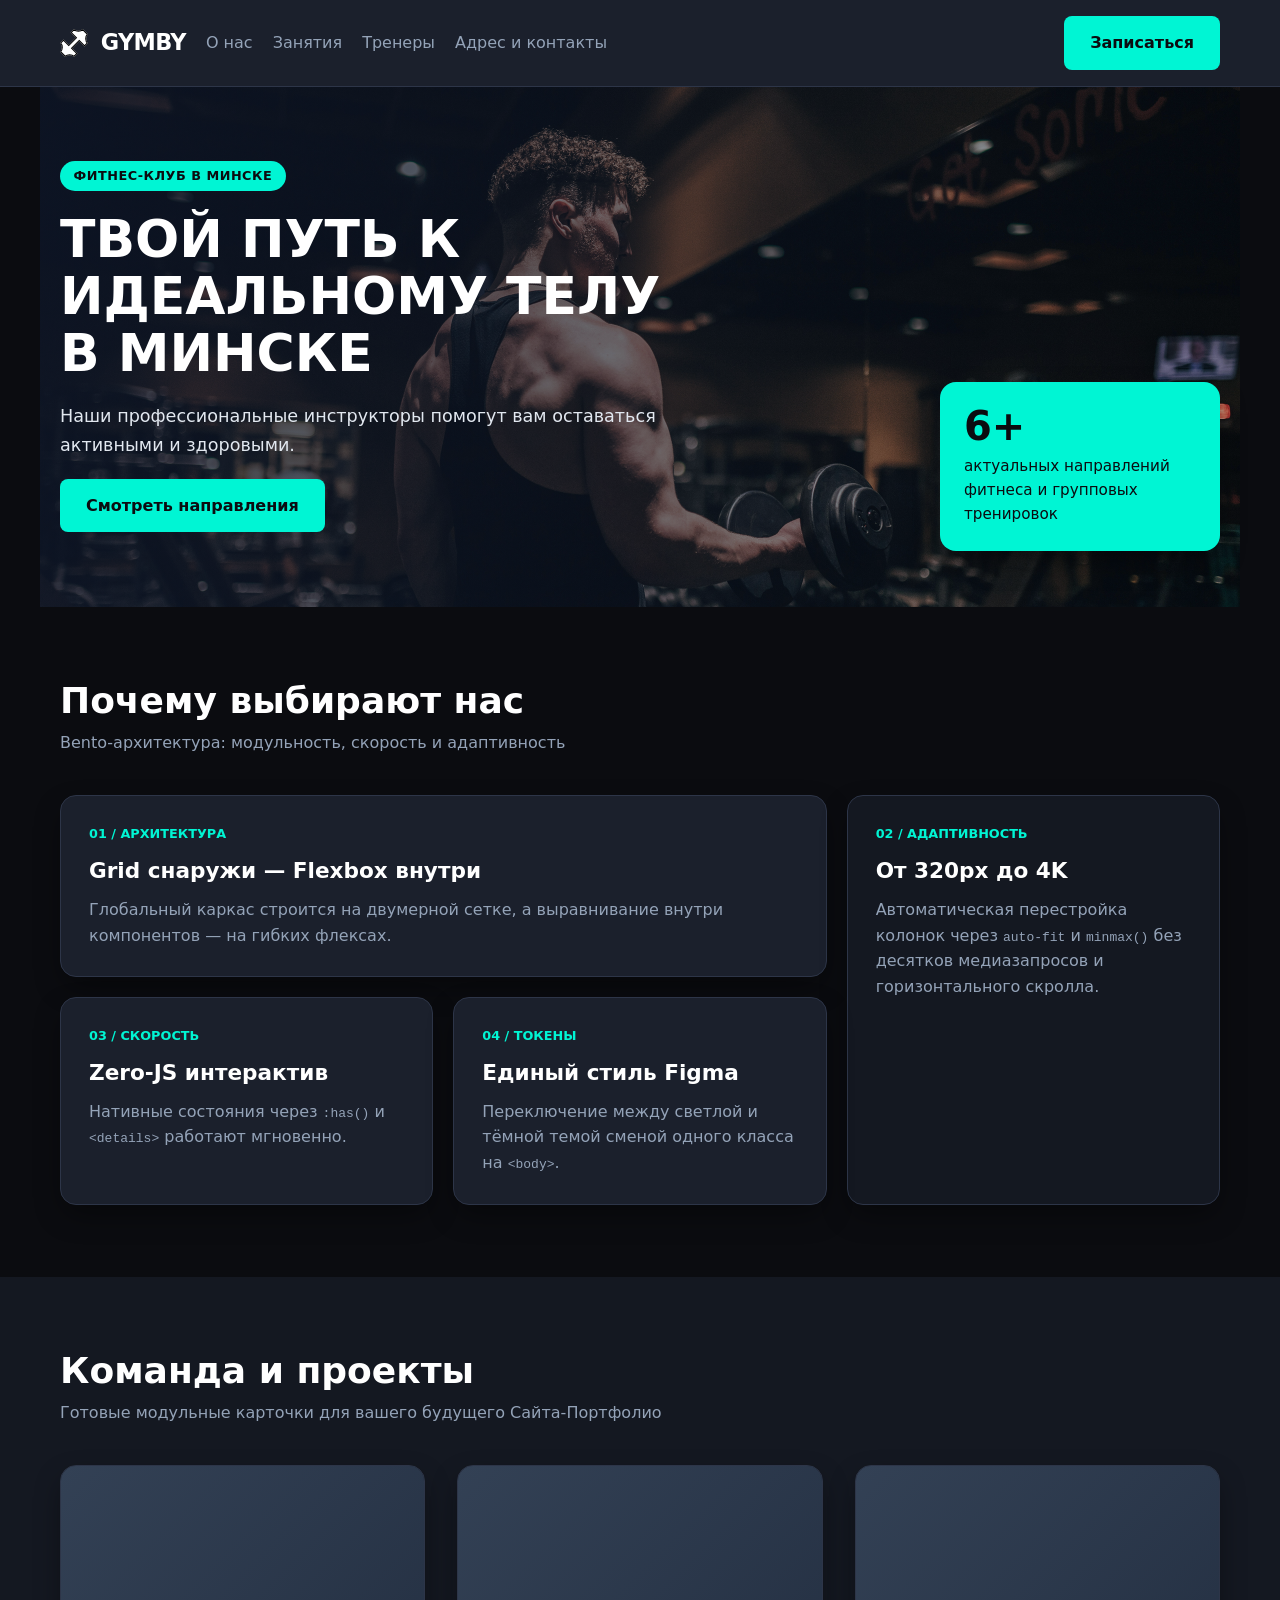
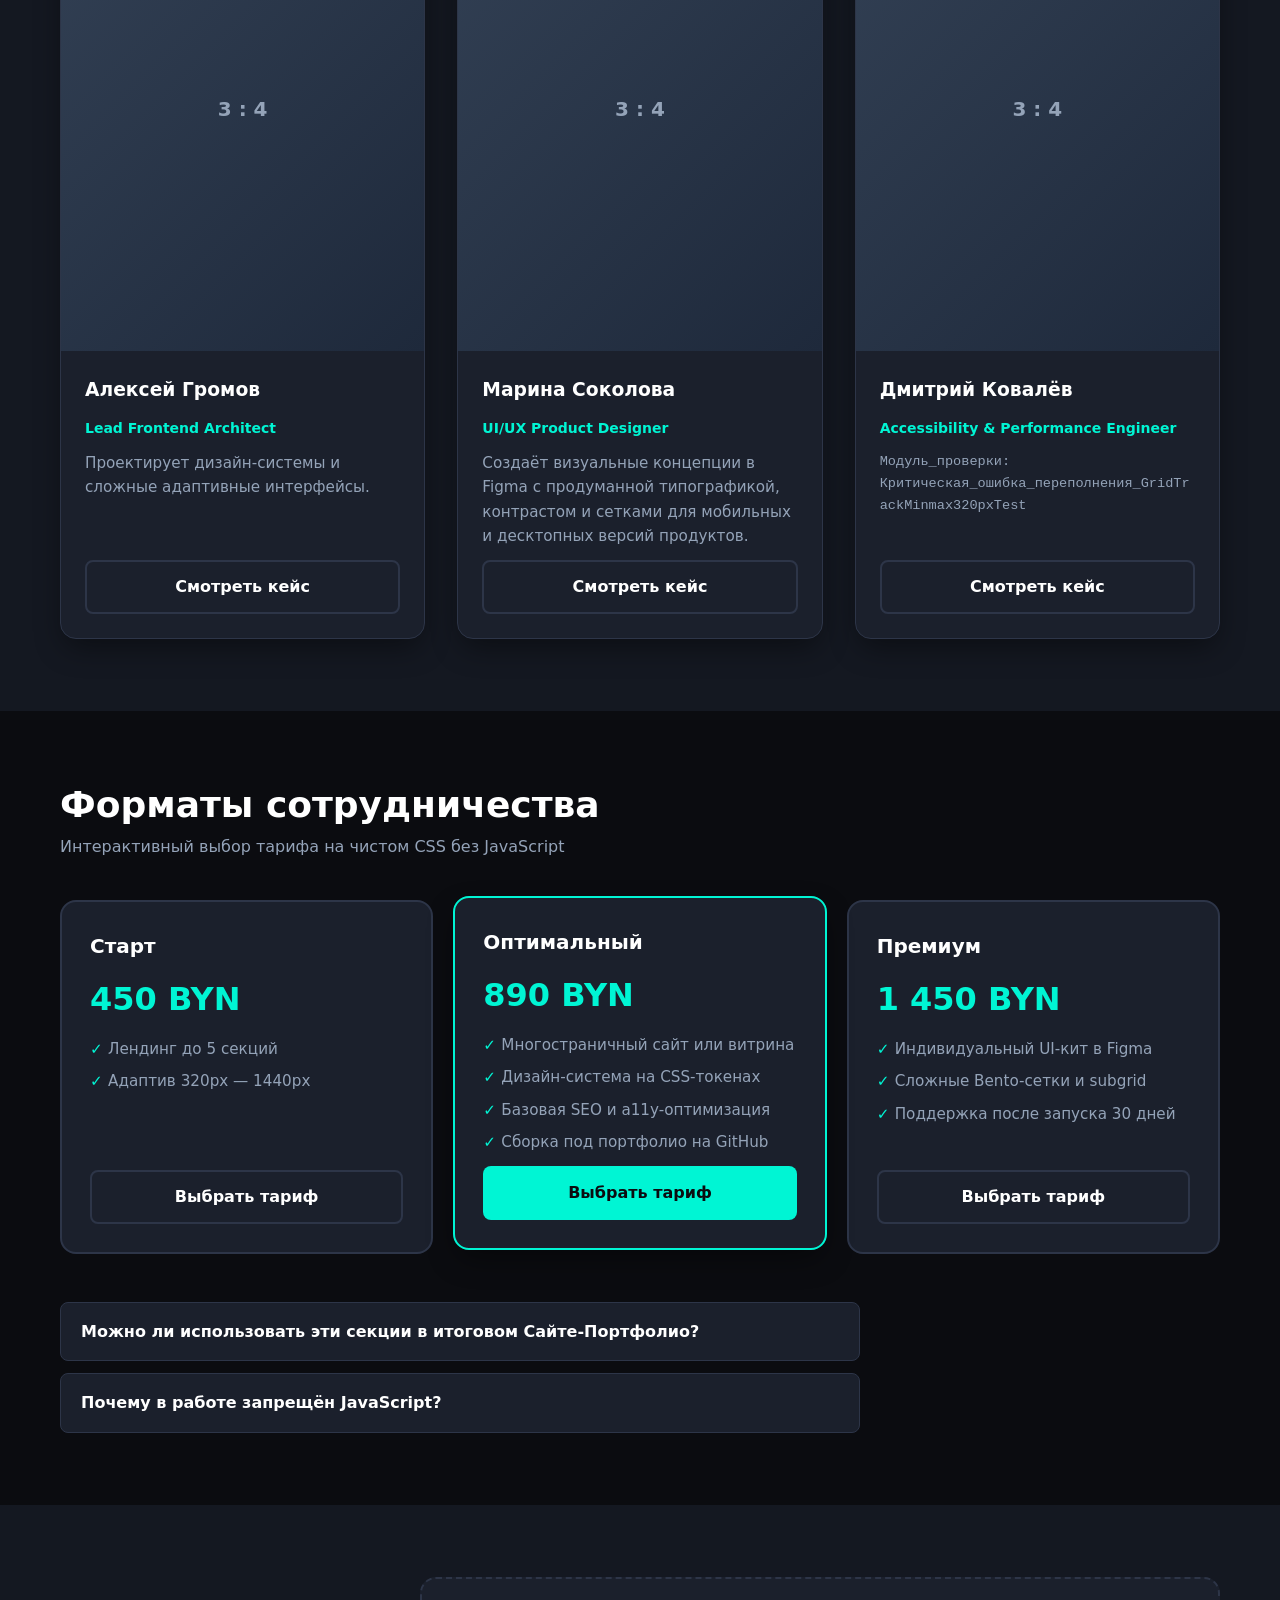
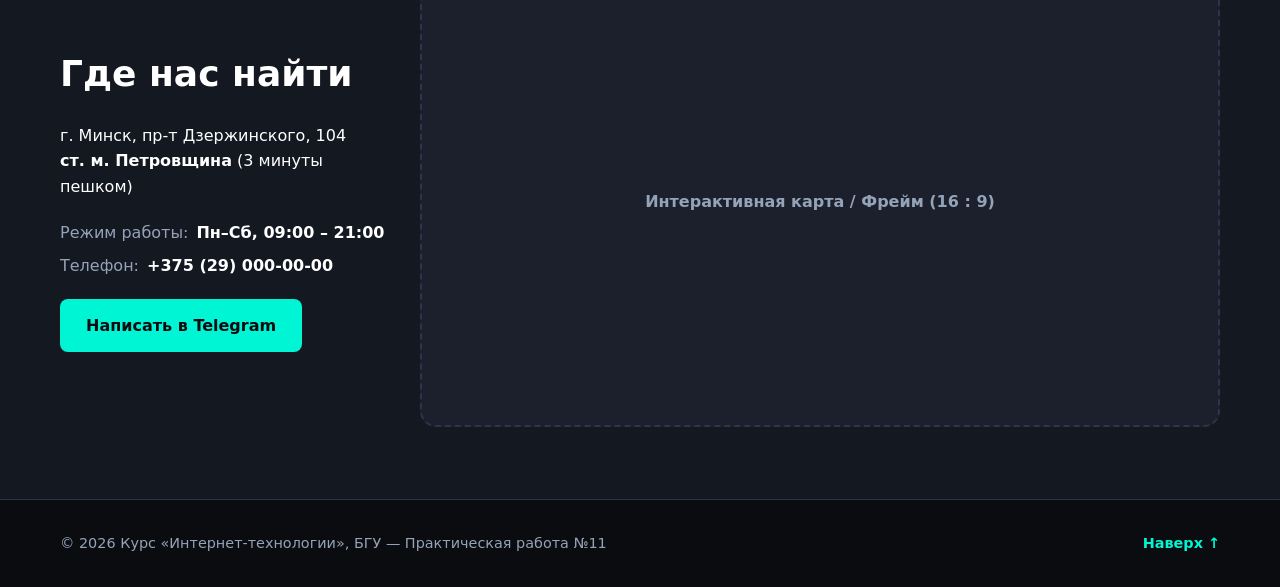
==== commit b7bb0056: "feat: modify hero section" ====
--- a/yarakhovich_ivan_ppois2609/index.html
+++ b/yarakhovich_ivan_ppois2609/index.html
@@ -50,13 +50,13 @@
             <!-- Слой 2: Контент поверх фона (заголовок слева + плавающая карточка справа снизу) -->
             <div class="container hero__grid">
                 <div class="hero__content">
-                    <span class="badge">Дизайн-система &amp; CSS Grid</span>
+                    <span class="badge">Фитнес-клуб в Минске</span>
                     <!-- Адаптивный размер шрифта через clamp() (Уровень PRO) -->
                     <h1 id="hero-title" class="hero__title">
-                        СОЗДАЁМ ЦИФРОВЫЕ ПРОДУКТЫ И ПРОСТРАНСТВА НОВОГО УРОВНЯ
+                        ТВОЙ ПУТЬ К ИДЕАЛЬНОМУ ТЕЛУ В МИНСКЕ
                     </h1>
                     <p class="hero__subtitle">
-                        Коммерческая архитектура интерфейсов без лишних фреймворков и костылей.
+                        Наши профессиональные инструкторы помогут вам оставаться активными и здоровыми.
                     </p>
                     <a href="#showcase" class="btn btn--primary">Смотреть направления</a>
                 </div>
@@ -65,7 +65,7 @@
                 <aside class="hero__floating-card" aria-label="Ключевая статистика">
                     <strong class="hero__floating-number">6+</strong>
                     <p class="hero__floating-text">
-                        актуальных направлений разработки и дизайна под ключ
+                        актуальных направлений фитнеса и групповых тренировок
                     </p>
                 </aside>
             </div>
--- a/yarakhovich_ivan_ppois2609/css/style.css
+++ b/yarakhovich_ivan_ppois2609/css/style.css
@@ -38,14 +38,14 @@
 
 /* ТЁМНАЯ ТЕМА: Фитнес-клуб «GYMBY» (графитовый фон, неоново-лаймовый/оранжевый акцент) */
 .theme-gymby {
-  --color-bg: #0b0d12;
+  --color-bg: #0b0c10;
   --color-bg-alt: #141821;
   --color-surface: #1b202c;
-  --color-text: #f8fafc;
+  --color-text: #ffffff;
   --color-text-muted: #94a3b8;
   --color-primary: #00f5d4;
   --color-primary-hover: #185abd;
-  --color-primary-contrast: #0b0d12;
+  --color-primary-contrast: #0b0c10;
   --color-border: #2d3548;
   --hero-overlay: linear-gradient(
     110deg,
@@ -242,9 +242,19 @@
 }
 
 .hero__media {
-  background:
-    var(--hero-overlay),
-    radial-gradient(circle at 80% 30%, #3b82f6 0%, #1e293b 65%);
+  grid-area: 1 / 1;
+  justify-self: center;
+  background-image:
+    linear-gradient(
+      90deg,
+      rgba(15, 23, 42, 0.8) 0%,
+      rgba(15, 23, 42, 0.25) 100%
+    ),
+    url("../images/hero.jpg");
+  background-position: top center;
+  width: 100%;
+  max-width: 1200px;
+  background-size: cover;
 }
 
 .hero__grid {
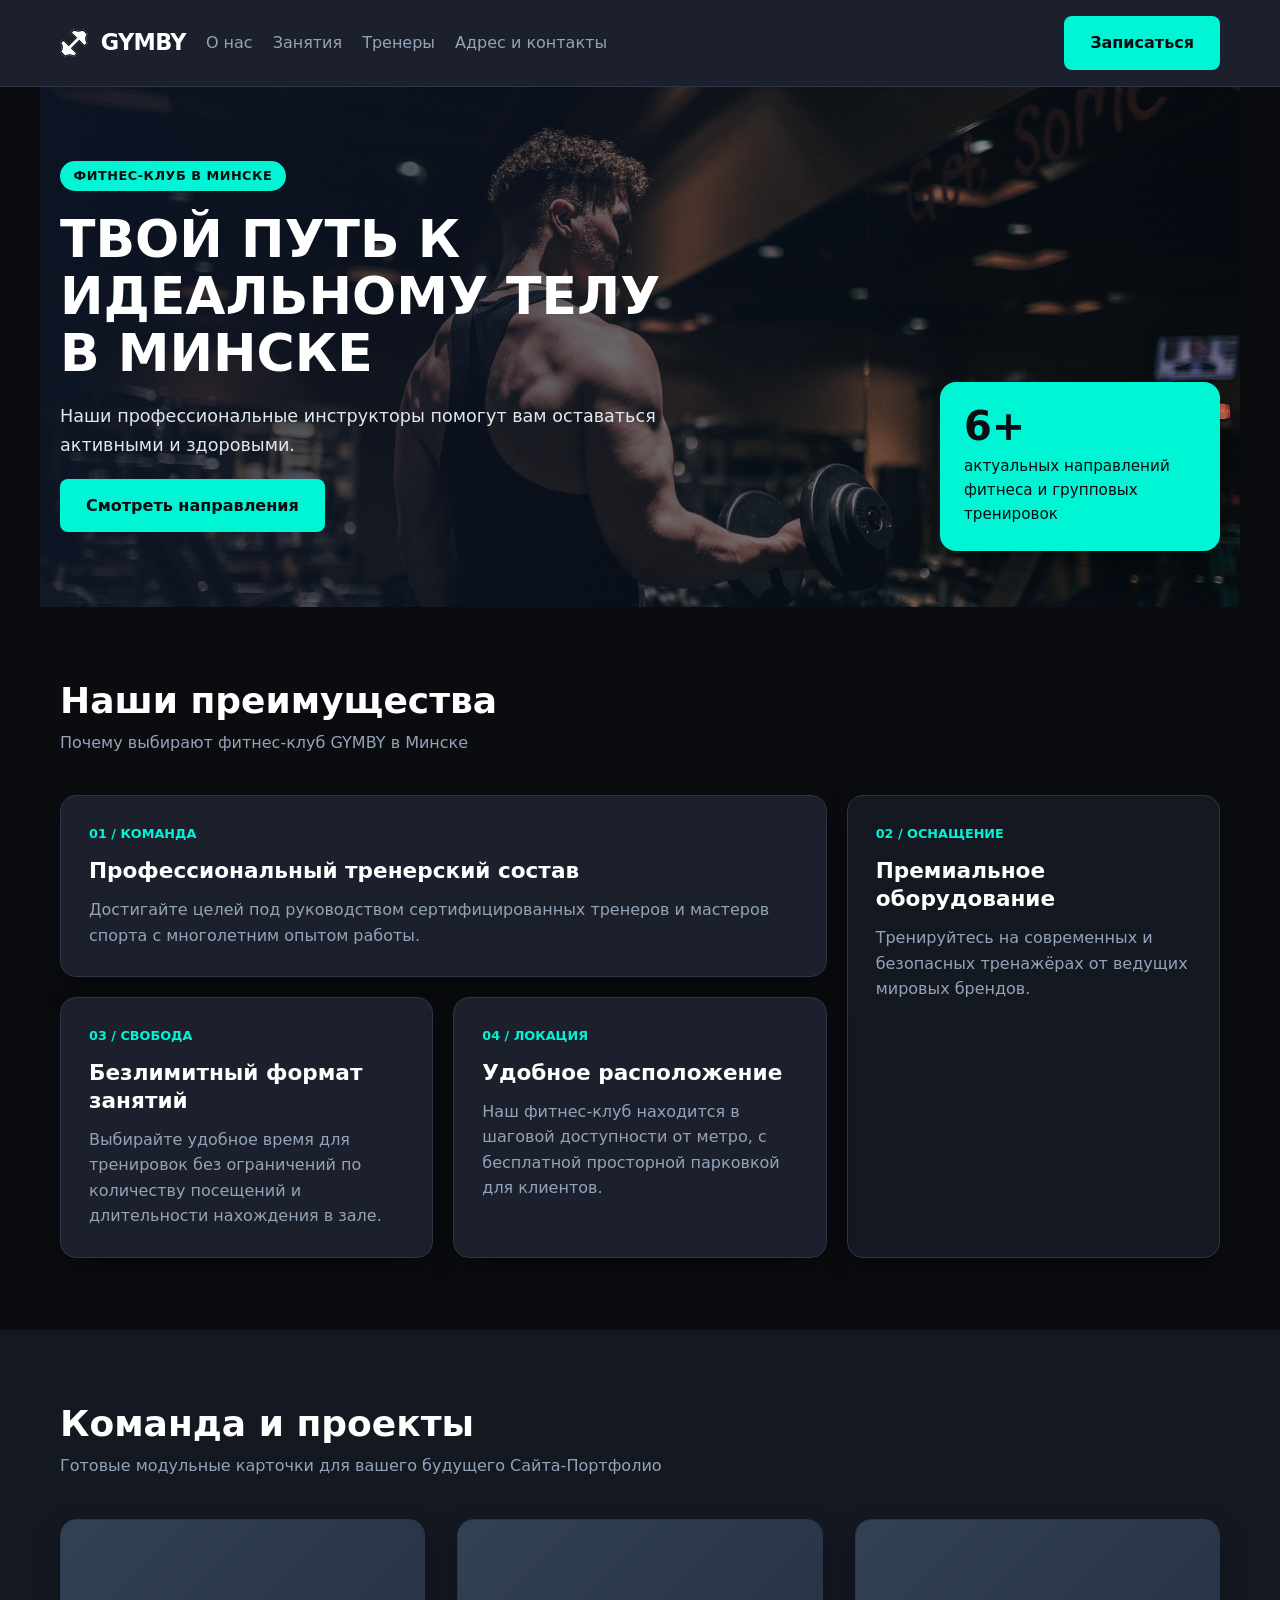
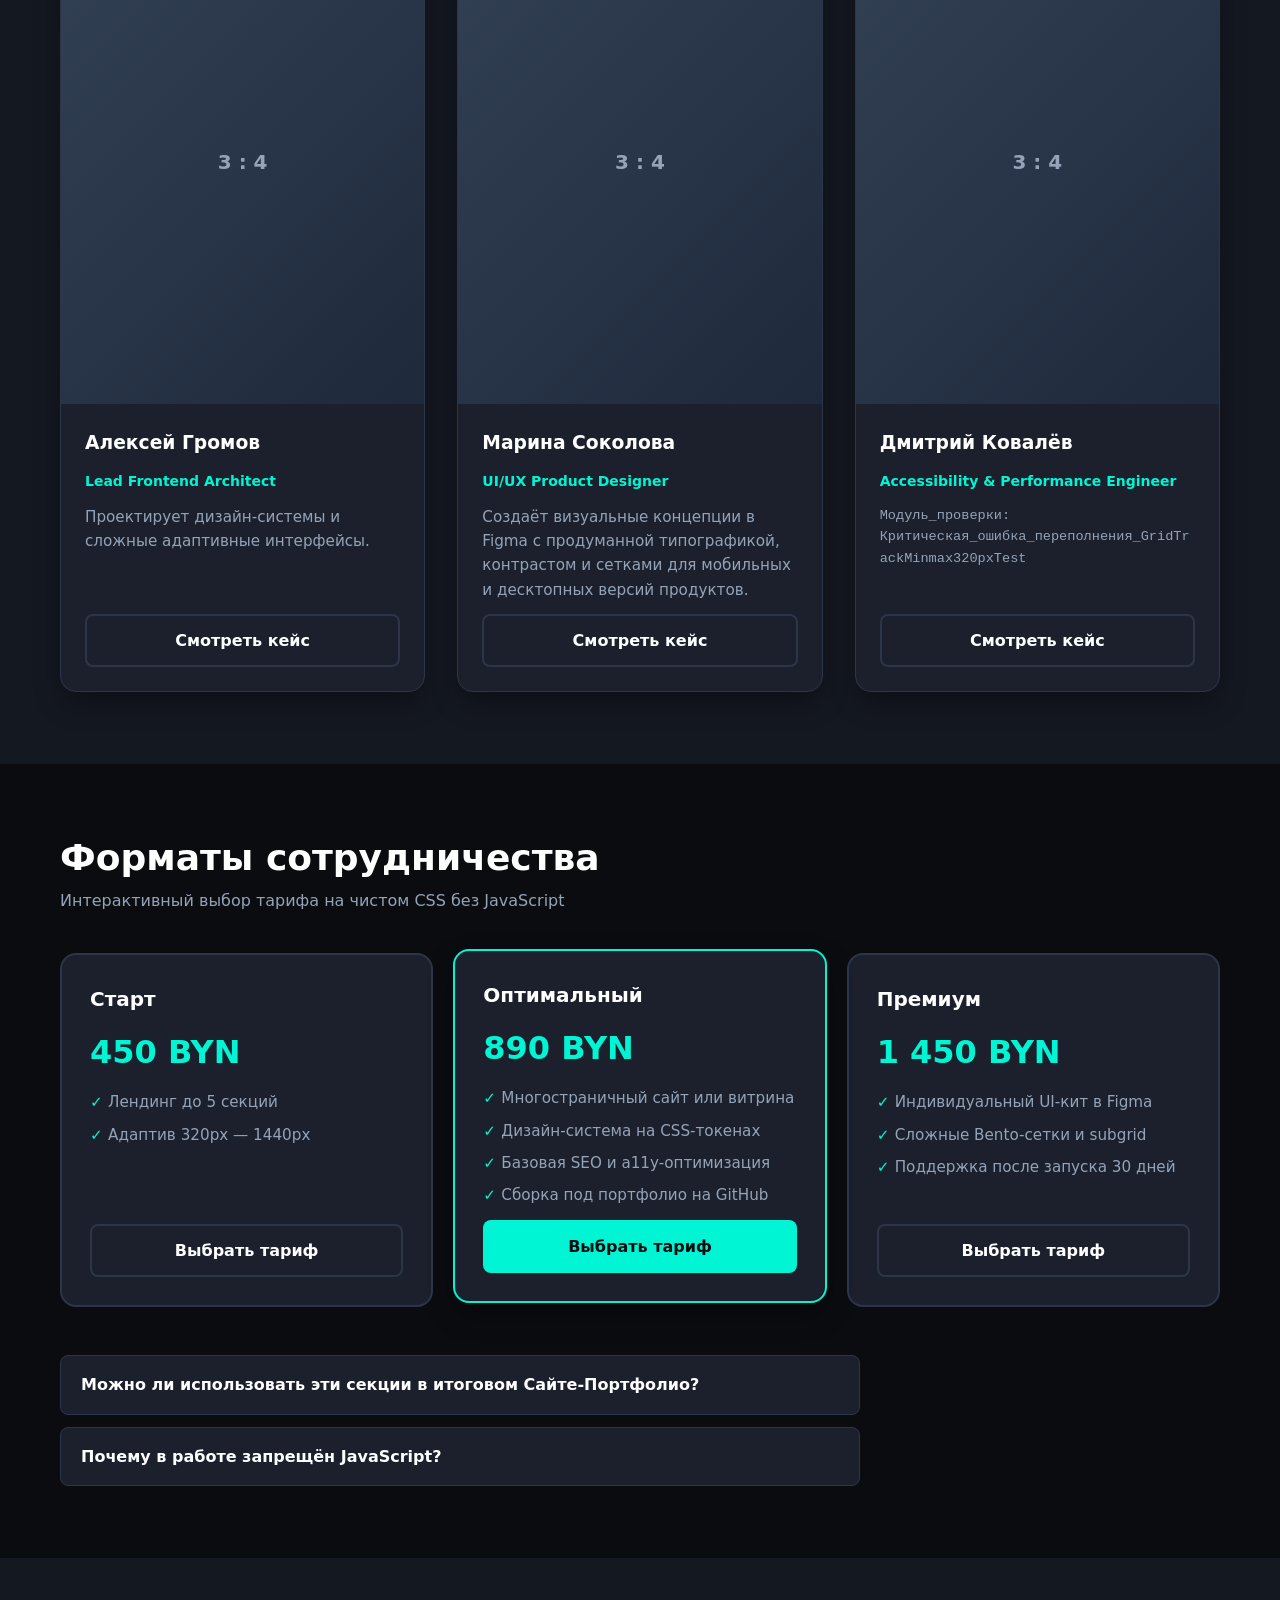
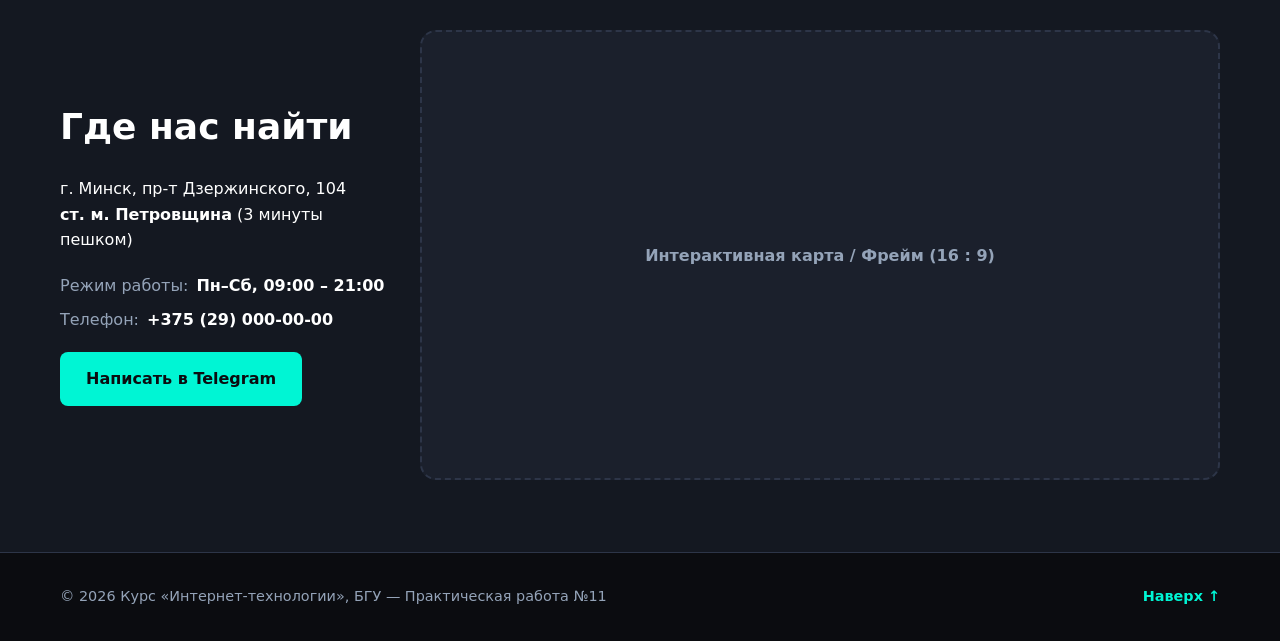
==== commit 73761ad9: "feat: modify content in benefits section" ====
--- a/yarakhovich_ivan_ppois2609/index.html
+++ b/yarakhovich_ivan_ppois2609/index.html
@@ -79,43 +79,43 @@
         <section class="section" id="benefits" aria-labelledby="benefits-title">
             <div class="container">
                 <header class="section-header">
-                    <h2 id="benefits-title" class="section-title">Почему выбирают нас</h2>
-                    <p class="section-desc">Bento-архитектура: модульность, скорость и адаптивность</p>
+                    <h2 id="benefits-title" class="section-title">Наши преимущества</h2>
+                    <p class="section-desc">Почему выбирают фитнес-клуб GYMBY в Минске</p>
                 </header>
 
                 <div class="bento-grid">
                     <article class="bento-card bento-card--wide">
-                        <span class="bento-card__tag">01 / Архитектура</span>
-                        <h3 class="bento-card__title">Grid снаружи — Flexbox внутри</h3>
+                        <span class="bento-card__tag">01 / Команда</span>
+                        <h3 class="bento-card__title">Профессиональный тренерский состав</h3>
                         <p class="bento-card__text">
-                            Глобальный каркас строится на двумерной сетке, а выравнивание внутри компонентов — на гибких
-                            флексах.
+                            Достигайте целей под руководством сертифицированных тренеров и мастеров спорта с многолетним
+                            опытом работы.
                         </p>
                     </article>
 
                     <article class="bento-card bento-card--tall">
-                        <span class="bento-card__tag">02 / Адаптивность</span>
-                        <h3 class="bento-card__title">От 320px до 4K</h3>
+                        <span class="bento-card__tag">02 / Оснащение</span>
+                        <h3 class="bento-card__title">Премиальное оборудование</h3>
                         <p class="bento-card__text">
-                            Автоматическая перестройка колонок через <code>auto-fit</code> и <code>minmax()</code> без
-                            десятков медиазапросов и горизонтального скролла.
+                            Тренируйтесь на современных и безопасных тренажёрах от ведущих мировых брендов.
                         </p>
                     </article>
 
                     <article class="bento-card">
-                        <span class="bento-card__tag">03 / Скорость</span>
-                        <h3 class="bento-card__title">Zero-JS интерактив</h3>
+                        <span class="bento-card__tag">03 / Свобода</span>
+                        <h3 class="bento-card__title">Безлимитный формат занятий</h3>
                         <p class="bento-card__text">
-                            Нативные состояния через <code>:has()</code> и <code>&lt;details&gt;</code> работают
-                            мгновенно.
+                            Выбирайте удобное время для тренировок без ограничений по количеству посещений и
+                            длительности нахождения в зале.
                         </p>
                     </article>
 
                     <article class="bento-card">
-                        <span class="bento-card__tag">04 / Токены</span>
-                        <h3 class="bento-card__title">Единый стиль Figma</h3>
+                        <span class="bento-card__tag">04 / Локация</span>
+                        <h3 class="bento-card__title">Удобное расположение</h3>
                         <p class="bento-card__text">
-                            Переключение между светлой и тёмной темой сменой одного класса на <code>&lt;body&gt;</code>.
+                            Наш фитнес-клуб находится в шаговой доступности от метро, с бесплатной просторной парковкой
+                            для клиентов.
                         </p>
                     </article>
                 </div>
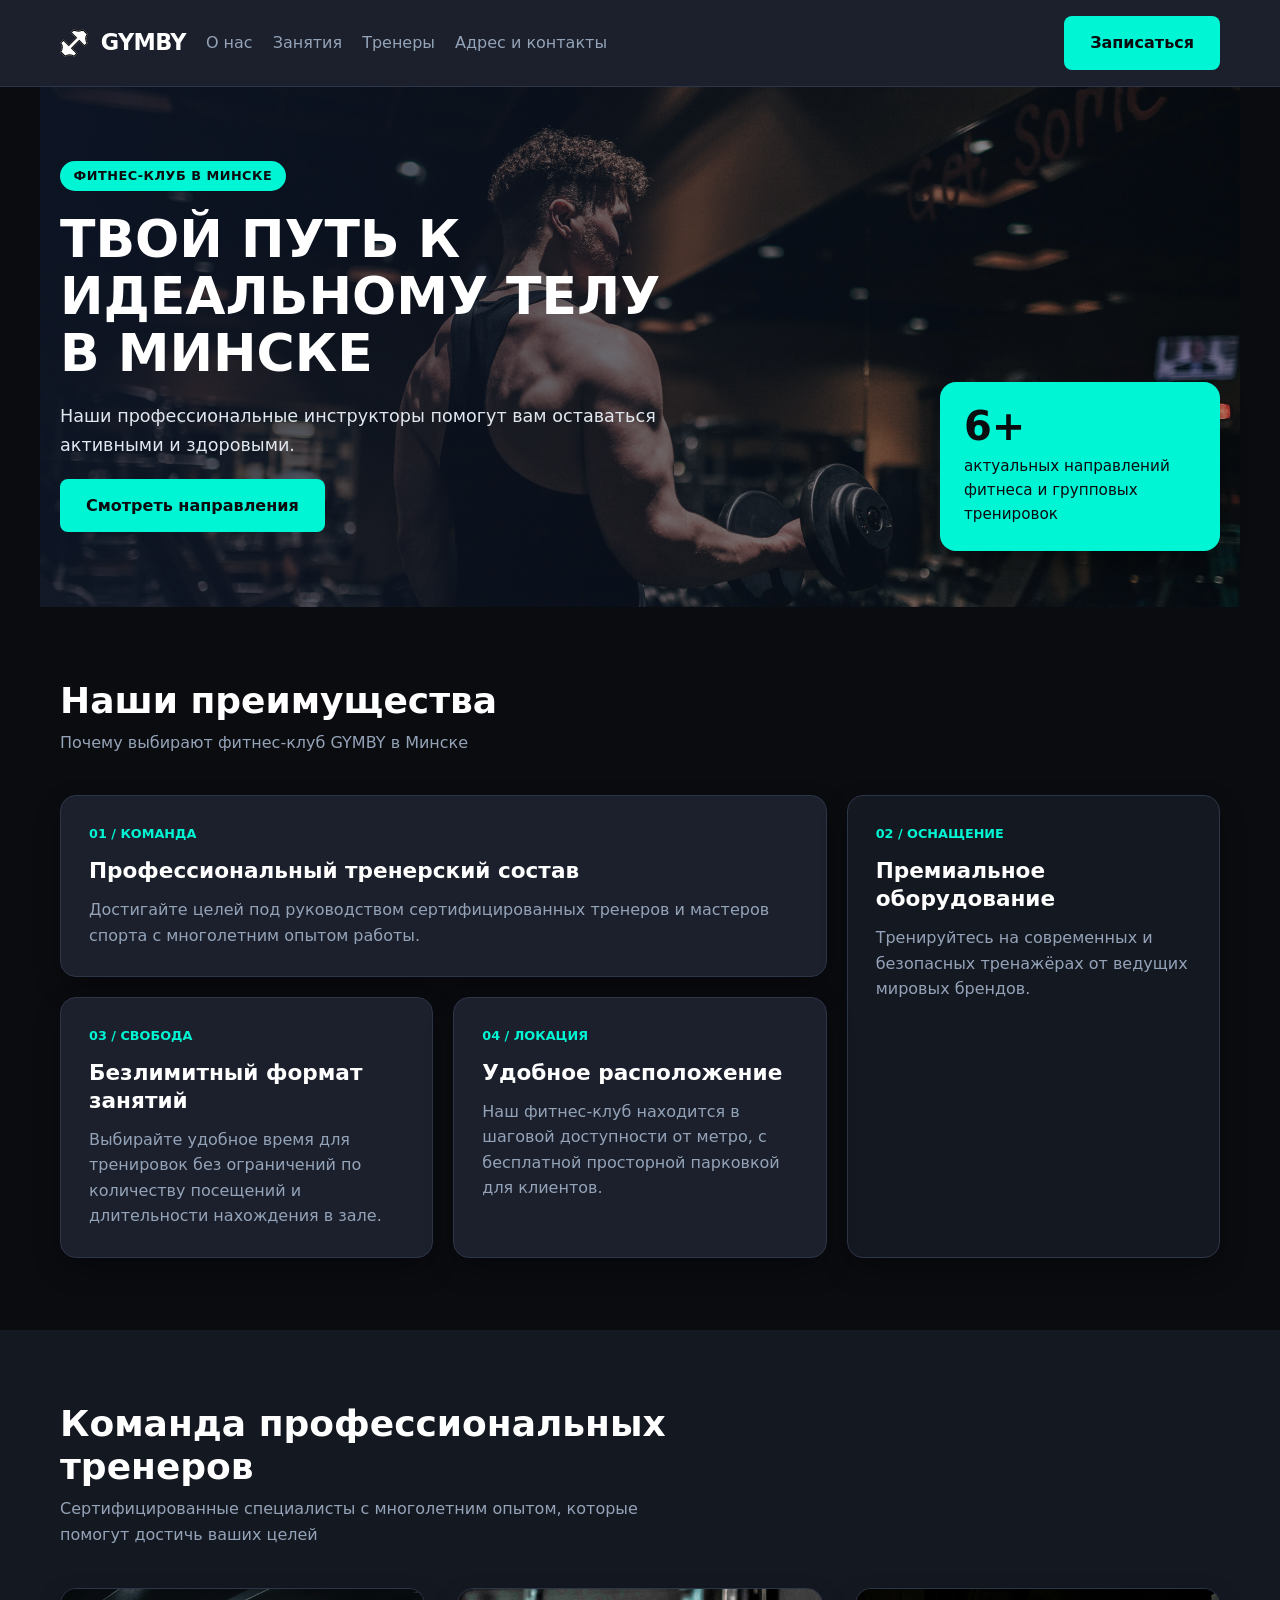
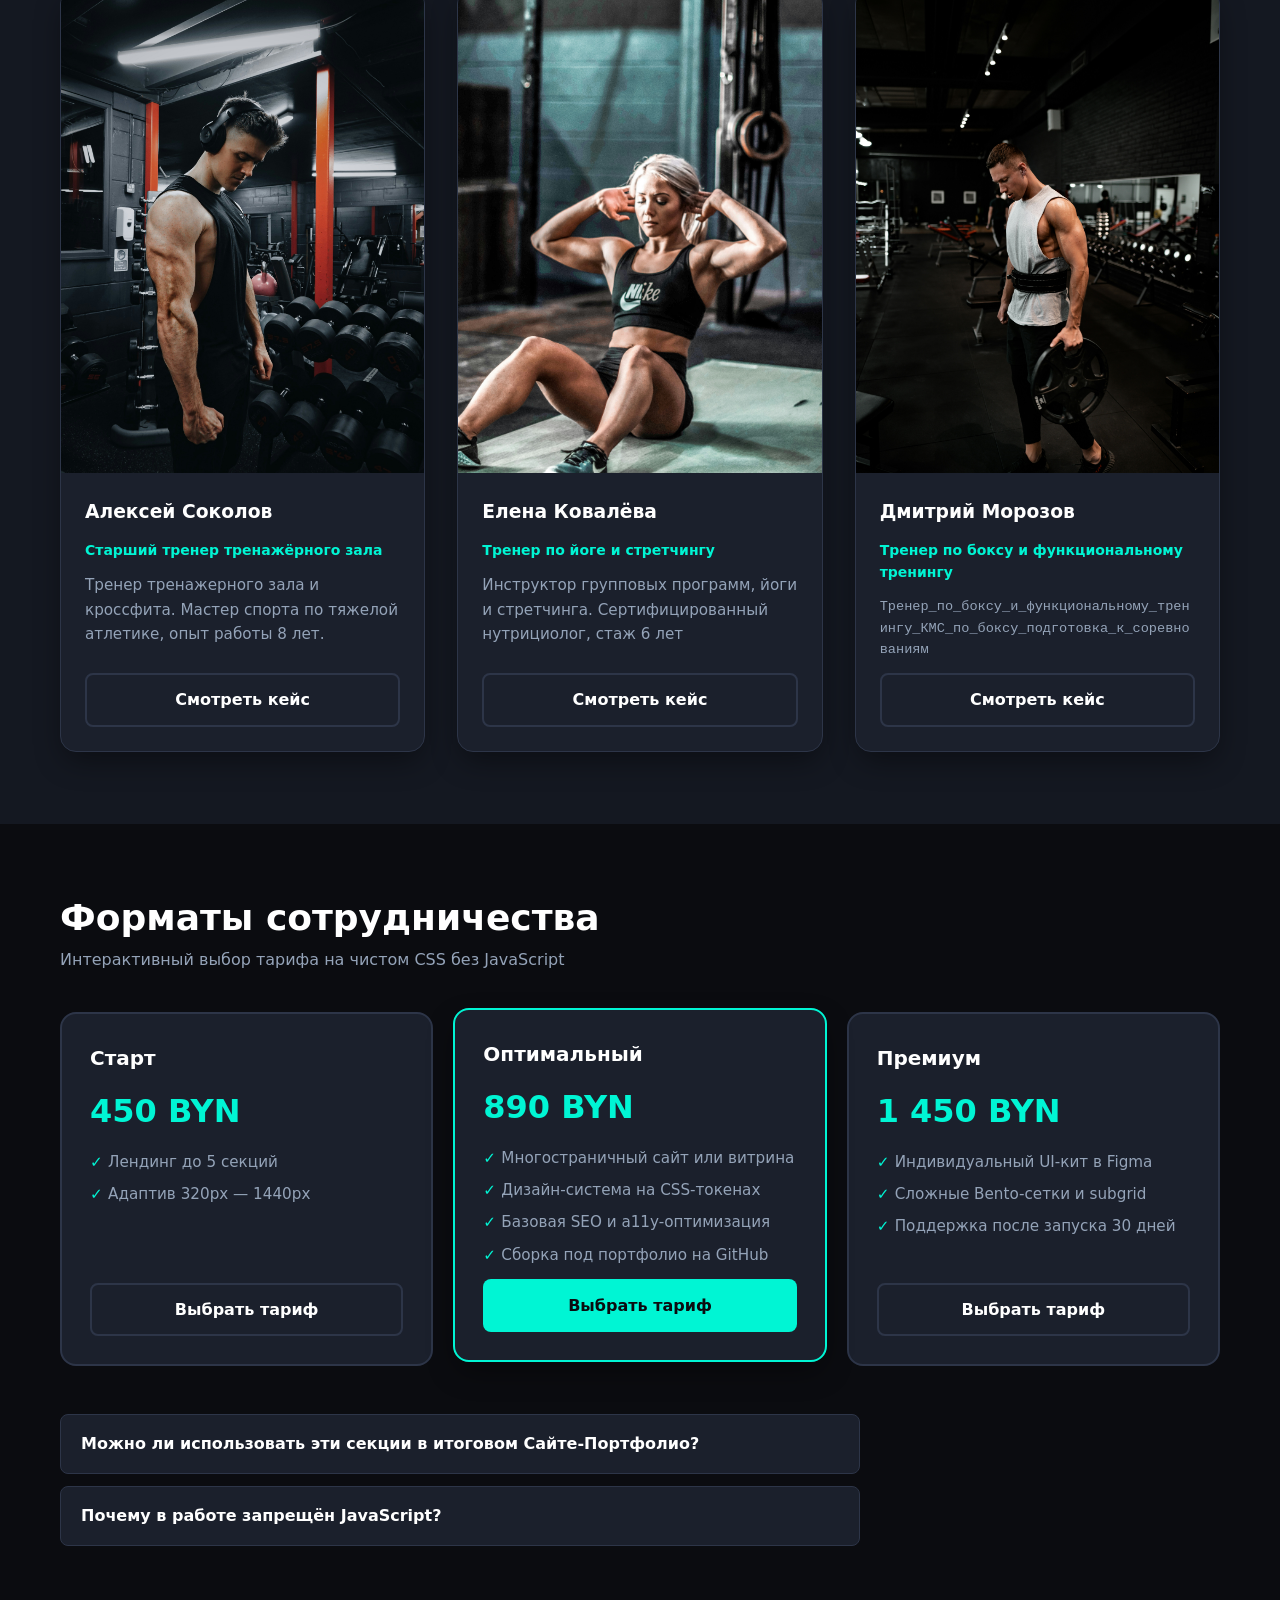
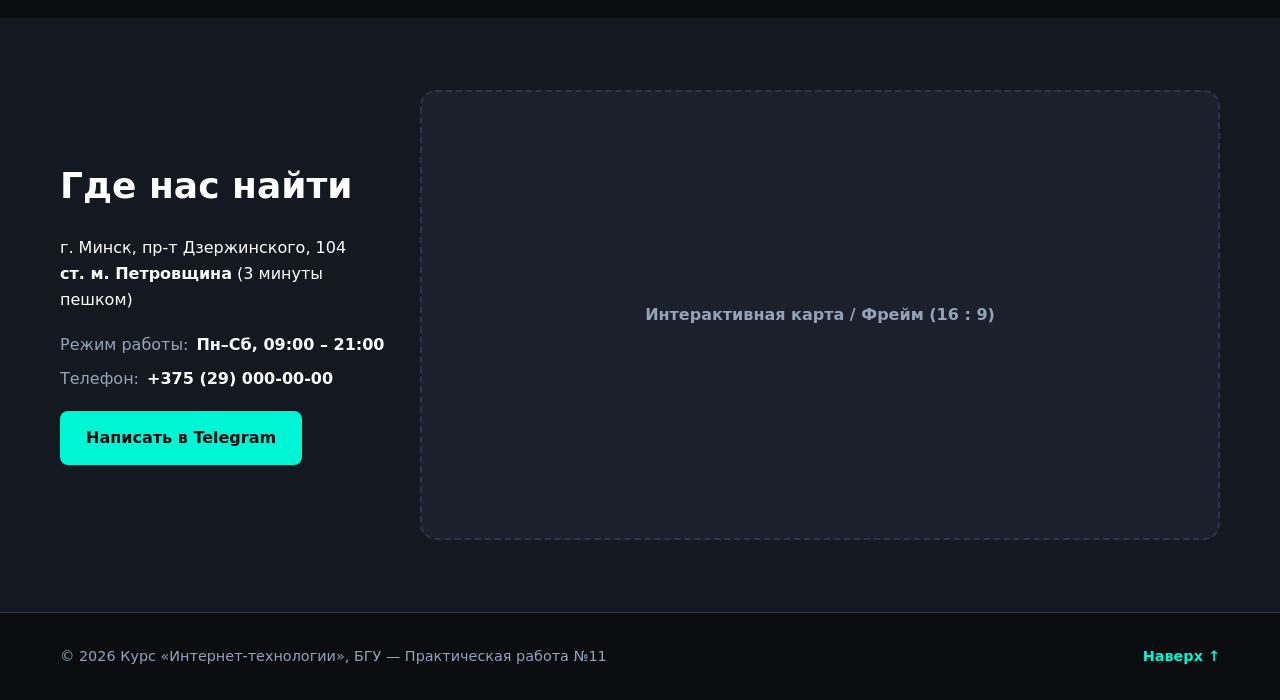
==== commit 2d6f6b20: "feat: modigy card tutor section" ====
--- a/yarakhovich_ivan_ppois2609/index.html
+++ b/yarakhovich_ivan_ppois2609/index.html
@@ -130,51 +130,52 @@
         <section class="section section--alt" id="showcase" aria-labelledby="showcase-title">
             <div class="container">
                 <header class="section-header">
-                    <h2 id="showcase-title" class="section-title">Команда и проекты</h2>
-                    <p class="section-desc">Готовые модульные карточки для вашего будущего Сайта-Портфолио</p>
+                    <h2 id="showcase-title" class="section-title">Команда профессиональных тренеров</h2>
+                    <p class="section-desc">Сертифицированные специалисты с многолетним опытом, которые помогут достичь ваших целей</p>
                 </header>
 
                 <div class="showcase-grid">
                     <article class="profile-card">
-                        <!-- Изображение/заглушка с фиксированной пропорцией aspect-ratio: 3 / 4 -->
-                        <div class="profile-card__media" role="img" aria-label="Фото специалиста 1">
-                            <span>3 : 4</span>
+                        <!-- Изображение с фиксированной пропорцией aspect-ratio: 3 / 4 -->
+                        <div class="profile-card__media" role="img">
+                            <img src="images/1.jpg" alt="Алексей Соколов" class="profile-card__img">
                         </div>
                         <div class="profile-card__body">
-                            <h3 class="profile-card__title">Алексей Громов</h3>
-                            <p class="profile-card__role">Lead Frontend Architect</p>
+                            <h3 class="profile-card__title">Алексей Соколов</h3>
+                            <p class="profile-card__role">Старший тренер тренажёрного зала</p>
                             <p class="profile-card__text">
-                                Проектирует дизайн-системы и сложные адаптивные интерфейсы.
+                                Тренер тренажерного зала и кроссфита. Мастер спорта по тяжелой атлетике, опыт работы 8
+                                лет.
                             </p>
                             <a href="#contacts" class="btn btn--outline profile-card__btn">Смотреть кейс</a>
                         </div>
                     </article>
 
                     <article class="profile-card">
-                        <div class="profile-card__media" role="img" aria-label="Фото специалиста 2">
-                            <span>3 : 4</span>
+                        <div class="profile-card__media" role="img">
+                            <img src="images/2.jpg" alt="Елена Ковалёва" class="profile-card__img">
                         </div>
                         <div class="profile-card__body">
-                            <h3 class="profile-card__title">Марина Соколова</h3>
-                            <p class="profile-card__role">UI/UX Product Designer</p>
+                            <h3 class="profile-card__title">Елена Ковалёва</h3>
+                            <p class="profile-card__role">Тренер по йоге и стретчингу</p>
                             <p class="profile-card__text">
-                                Создаёт визуальные концепции в Figma с продуманной типографикой, контрастом и сетками
-                                для мобильных и десктопных версий продуктов.
+                                Инструктор групповых программ, йоги и стретчинга. Сертифицированный нутрициолог, стаж 6
+                                лет
                             </p>
                             <a href="#contacts" class="btn btn--outline profile-card__btn">Смотреть кейс</a>
                         </div>
                     </article>
 
                     <article class="profile-card">
-                        <div class="profile-card__media" role="img" aria-label="Фото специалиста 3">
-                            <span>3 : 4</span>
+                        <div class="profile-card__media" role="img">
+                            <img src="images/3.jpg" alt="Дмитрий Морозов" class="profile-card__img">
                         </div>
                         <div class="profile-card__body">
-                            <h3 class="profile-card__title">Дмитрий Ковалёв</h3>
-                            <p class="profile-card__role">Accessibility &amp; Performance Engineer</p>
+                            <h3 class="profile-card__title">Дмитрий Морозов</h3>
+                            <p class="profile-card__role">Тренер по боксу и функциональному тренингу</p>
                             <!-- Стресс-тест неделимым словом длиной 46+ символов на 320px (Уровень PRO) -->
                             <p class="profile-card__text profile-card__stress">
-                                Модуль_проверки: Критическая_ошибка_переполнения_GridTrackMinmax320pxTest
+                                Тренер_по_боксу_и_функциональному_тренингу_КМС_по_боксу_подготовка_к_соревнованиям
                             </p>
                             <a href="#contacts" class="btn btn--outline profile-card__btn">Смотреть кейс</a>
                         </div>
--- a/yarakhovich_ivan_ppois2609/css/style.css
+++ b/yarakhovich_ivan_ppois2609/css/style.css
@@ -149,6 +149,7 @@
 
 .btn--primary:hover {
   background-color: var(--color-primary-hover);
+  color: var(--color-text);
 }
 
 .btn--outline {
@@ -399,12 +400,20 @@
   box-shadow: var(--shadow-card);
 }
 
+.profile-card__img {
+  width: 100%;
+  height: 100%;
+  object-fit: cover;
+  object-position: center;
+}
+
 .profile-card__media {
   aspect-ratio: 3 / 4;
   width: 100%;
+  overflow: hidden;
   background: linear-gradient(135deg, #334155, #1e293b);
   color: #94a3b8;
-  display: grid;
+  display: block;
   place-items: center;
   font-weight: 700;
   font-size: 1.25rem;
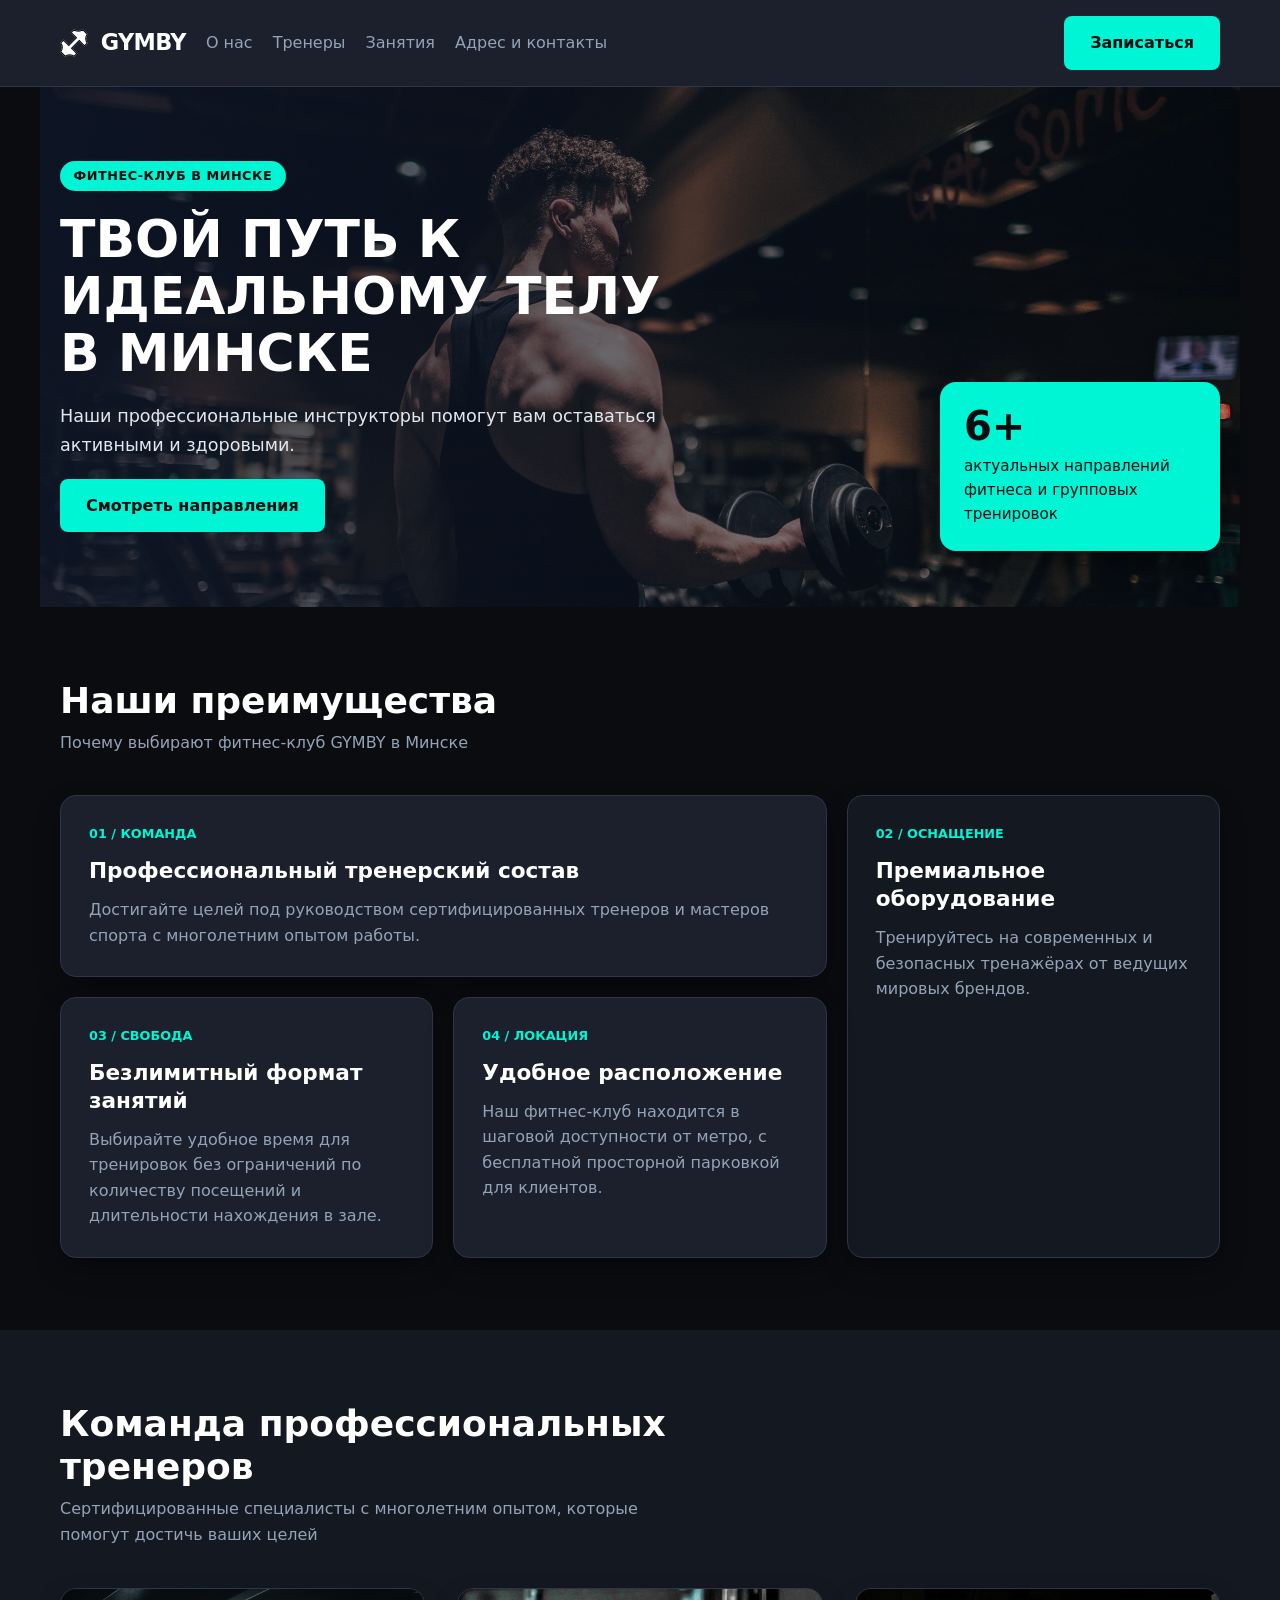
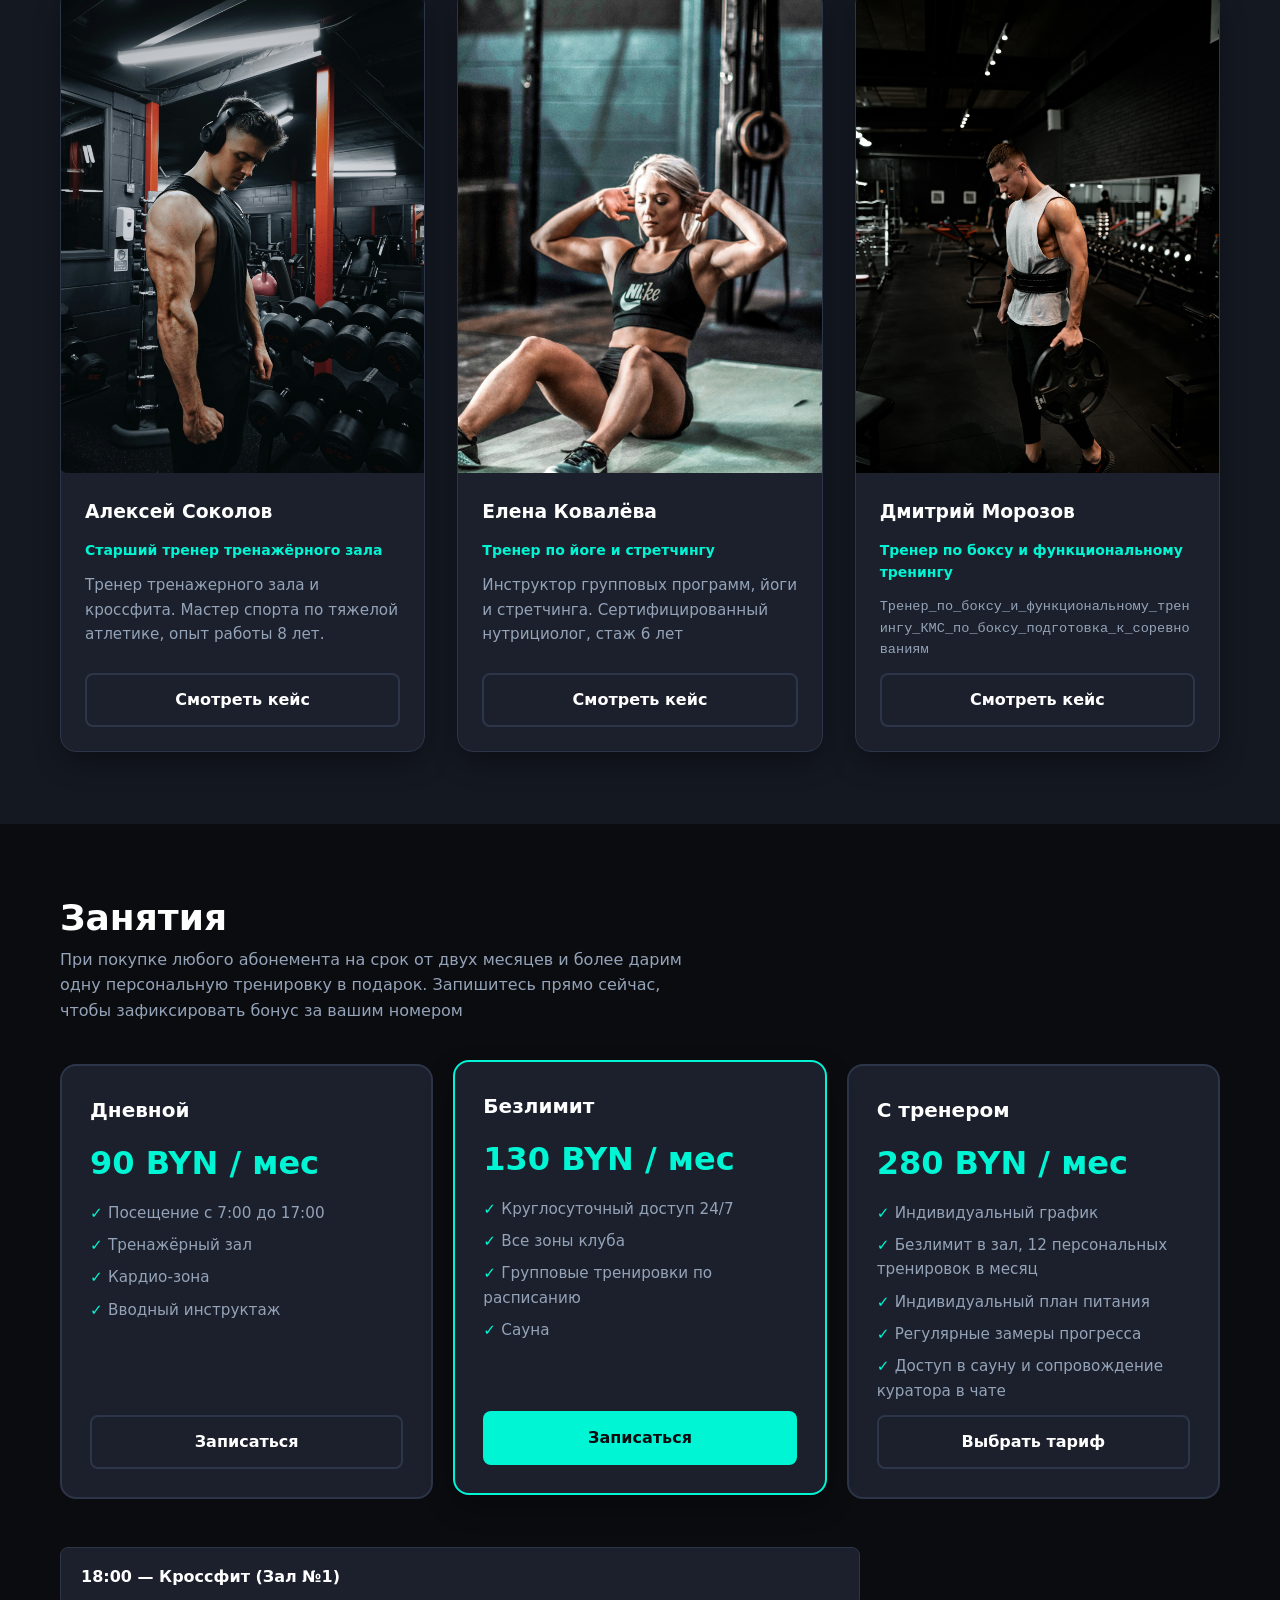
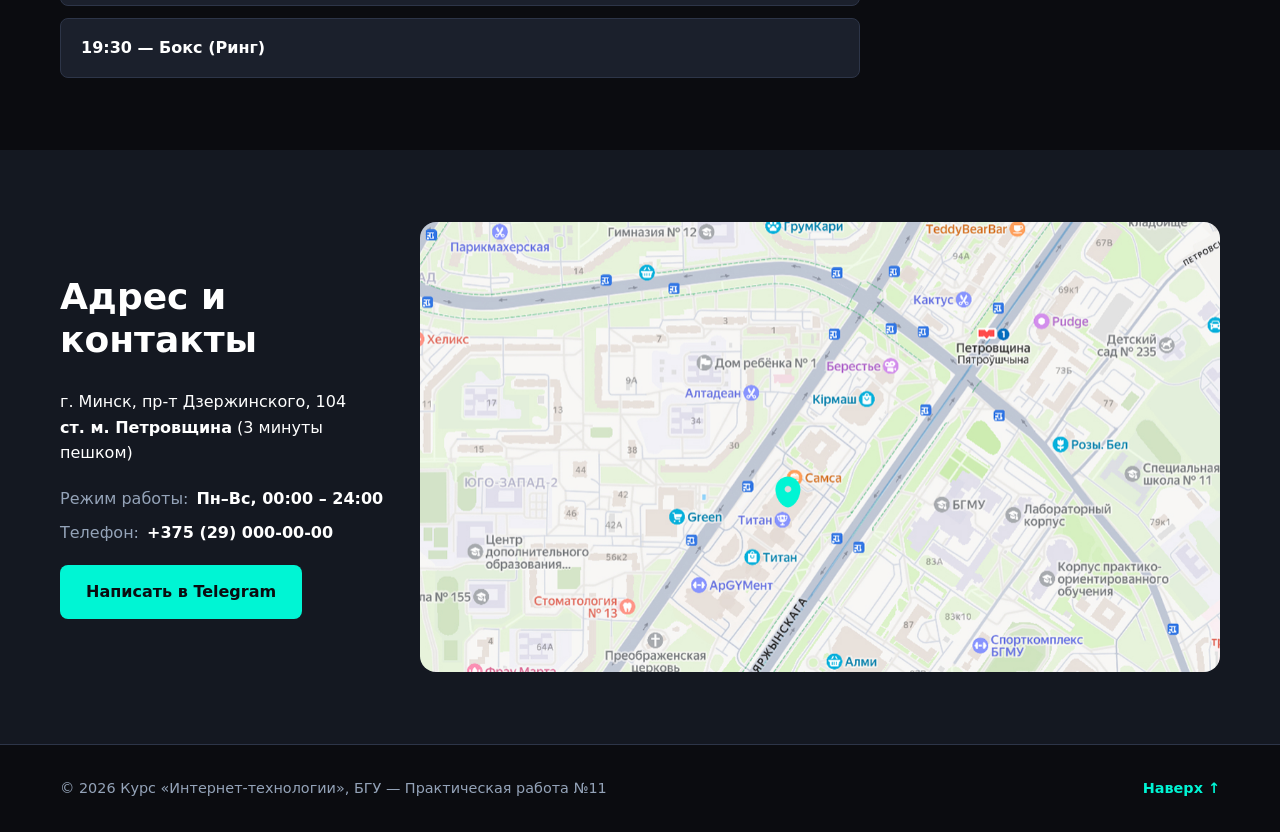
==== commit 1642e5be: "feat: modify address section" ====
--- a/yarakhovich_ivan_ppois2609/index.html
+++ b/yarakhovich_ivan_ppois2609/index.html
@@ -8,11 +8,6 @@
     <link rel="stylesheet" href="css/reset.css">
     <link rel="stylesheet" href="css/style.css">
 </head>
-<!-- 
-  ПОДСКАЗКА ПО ТЕМАМ (Design System из Figma):
-  Для светлой палитры («ДВИЖ») используйте класс: class="theme-dvizh"
-  Для тёмной палитры («GYMBY») используйте класс: class="theme-gymby"
--->
 
 <body class="theme-gymby">
 
@@ -26,8 +21,8 @@
             <nav class="main-nav" aria-label="Основная навигация">
                 <ul class="main-nav__list">
                     <li><a href="#benefits" class="main-nav__link">О нас</a></li>
-                    <li><a href="#showcase" class="main-nav__link">Занятия</a></li>
-                    <li><a href="#pricing" class="main-nav__link">Тренеры</a></li>
+                    <li><a href="#showcase" class="main-nav__link">Тренеры</a></li>
+                    <li><a href="#pricing" class="main-nav__link">Занятия</a></li>
                     <li><a href="#contacts" class="main-nav__link">Адрес и контакты</a></li>
                 </ul>
             </nav>
@@ -131,7 +126,8 @@
             <div class="container">
                 <header class="section-header">
                     <h2 id="showcase-title" class="section-title">Команда профессиональных тренеров</h2>
-                    <p class="section-desc">Сертифицированные специалисты с многолетним опытом, которые помогут достичь ваших целей</p>
+                    <p class="section-desc">Сертифицированные специалисты с многолетним опытом, которые помогут достичь
+                        ваших целей</p>
                 </header>
 
                 <div class="showcase-grid">
@@ -193,64 +189,67 @@
         <section class="section" id="pricing" aria-labelledby="pricing-title">
             <div class="container">
                 <header class="section-header">
-                    <h2 id="pricing-title" class="section-title">Форматы сотрудничества</h2>
-                    <p class="section-desc">Интерактивный выбор тарифа на чистом CSS без JavaScript</p>
+                    <h2 id="pricing-title" class="section-title">Занятия</h2>
+                    <p class="section-desc">При покупке любого абонемента на срок от двух месяцев и более дарим одну
+                        персональную тренировку в подарок. Запишитесь прямо сейчас, чтобы зафиксировать бонус за вашим
+                        номером</p>
                 </header>
 
                 <div class="pricing-grid">
                     <label class="plan-card">
                         <input type="radio" name="plan" value="start" class="plan-card__radio">
-                        <h3 class="plan-card__name">Старт</h3>
-                        <p class="plan-card__price">450 BYN</p>
+                        <h3 class="plan-card__name">Дневной</h3>
+                        <p class="plan-card__price">90 BYN / мес</p>
                         <ul class="plan-card__features">
-                            <li>Лендинг до 5 секций</li>
-                            <li>Адаптив 320px — 1440px</li>
+                            <li>Посещение с 7:00 до 17:00</li>
+                            <li>Тренажёрный зал</li>
+                            <li>Кардио-зона</li>
+                            <li>Вводный инструктаж</li>
+                        </ul>
+                        <span class="btn btn--outline plan-card__action">Записаться</span>
+                    </label>
+
+                    <label class="plan-card">
+                        <input type="radio" name="plan" value="pro" class="plan-card__radio" checked>
+                        <h3 class="plan-card__name">Безлимит</h3>
+                        <p class="plan-card__price">130 BYN / мес</p>
+                        <ul class="plan-card__features">
+                            <li>Круглосуточный доступ 24/7</li>
+                            <li>Все зоны клуба</li>
+                            <li>Групповые тренировки по расписанию</li>
+                            <li>Сауна</li>
+                        </ul>
+                        <span class="btn btn--primary plan-card__action">Записаться</span>
+                    </label>
+
+                    <label class="plan-card">
+                        <input type="radio" name="plan" value="studio" class="plan-card__radio">
+                        <h3 class="plan-card__name">С тренером</h3>
+                        <p class="plan-card__price">280 BYN / мес</p>
+                        <ul class="plan-card__features">
+                            <li>Индивидуальный график</li>
+                            <li>Безлимит в зал, 12 персональных тренировок в месяц</li>
+                            <li>Индивидуальный план питания</li>
+                            <li>Регулярные замеры прогресса</li>
+                            <li>Доступ в сауну и сопровождение куратора в чате</li>
                         </ul>
                         <span class="btn btn--outline plan-card__action">Выбрать тариф</span>
                     </label>
-
-                    <label class="plan-card">
-                        <input type="radio" name="plan" value="pro" class="plan-card__radio" checked>
-                        <h3 class="plan-card__name">Оптимальный</h3>
-                        <p class="plan-card__price">890 BYN</p>
-                        <ul class="plan-card__features">
-                            <li>Многостраничный сайт или витрина</li>
-                            <li>Дизайн-система на CSS-токенах</li>
-                            <li>Базовая SEO и a11y-оптимизация</li>
-                            <li>Сборка под портфолио на GitHub</li>
-                        </ul>
-                        <span class="btn btn--primary plan-card__action">Выбрать тариф</span>
-                    </label>
-
-                    <label class="plan-card">
-                        <input type="radio" name="plan" value="studio" class="plan-card__radio">
-                        <h3 class="plan-card__name">Премиум</h3>
-                        <p class="plan-card__price">1 450 BYN</p>
-                        <ul class="plan-card__features">
-                            <li>Индивидуальный UI-кит в Figma</li>
-                            <li>Сложные Bento-сетки и subgrid</li>
-                            <li>Поддержка после запуска 30 дней</li>
-                        </ul>
-                        <span class="btn btn--outline plan-card__action">Выбрать тариф</span>
-                    </label>
                 </div>
 
                 <!-- Нативный аккордеон вопросов без JS (Уровень PRO: <details> + <summary>) -->
                 <div class="faq-list">
                     <details class="faq-item">
-                        <summary class="faq-item__question">Можно ли использовать эти секции в итоговом Сайте-Портфолио?
-                        </summary>
+                        <summary class="faq-item__question">18:00 — Кроссфит (Зал №1)</summary>
                         <p class="faq-item__answer">
-                            Да! Каждый блок (Hero, Bento-сетка, витрина кейсов и контакты) спроектирован как независимый
-                            модуль, который легко перенести в ваш финальный проект.
+                            Интенсивная функциональная тренировка для любого уровня подготовки. С собой иметь сменную
+                            обувь и воду.
                         </p>
                     </details>
                     <details class="faq-item">
-                        <summary class="faq-item__question">Почему в работе запрещён JavaScript?</summary>
+                        <summary class="faq-item__question">19:30 — Бокс (Ринг)</summary>
                         <p class="faq-item__answer">
-                            Современный CSS (Grid, Flexbox, :has(), clamp()) и HTML5 (&lt;details&gt;, &lt;dialog&gt;)
-                            закрывают большинство задач раскладки и базового интерактива нативно и без лишней нагрузки
-                            на браузер.
+                            Постановка удара и работа на снарядах.
                         </p>
                     </details>
                 </div>
@@ -266,7 +265,7 @@
             <div class="container">
                 <div class="contacts-split">
                     <div class="contacts-split__info">
-                        <h2 id="contacts-title" class="section-title">Где нас найти</h2>
+                        <h2 id="contacts-title" class="section-title">Адрес и контакты</h2>
                         <p class="contacts-split__address">
                             г. Минск, пр-т Дзержинского, 104<br>
                             <strong>ст. м. Петровщина</strong> (3 минуты пешком)
@@ -274,7 +273,7 @@
                         <dl class="contacts-meta">
                             <div class="contacts-meta__row">
                                 <dt>Режим работы:</dt>
-                                <dd>Пн–Сб, 09:00 – 21:00</dd>
+                                <dd>Пн–Вс, 00:00 – 24:00</dd>
                             </div>
                             <div class="contacts-meta__row">
                                 <dt>Телефон:</dt>
@@ -286,8 +285,9 @@
                         </div>
                     </div>
 
-                    <div class="contacts-split__map" role="img" aria-label="Схема проезда к станции метро Петровщина">
-                        <span>Интерактивная карта / Фрейм (16 : 9)</span>
+                    <div class="contacts-split__map">
+                        <img src="images/map.jpg"
+                            alt="Схема проезда: г. Минск, пр-т Дзержинского, 104, ст. м. Петровщина" loading="lazy">
                     </div>
                 </div>
             </div>
--- a/yarakhovich_ivan_ppois2609/css/style.css
+++ b/yarakhovich_ivan_ppois2609/css/style.css
@@ -579,13 +579,17 @@
   aspect-ratio: 16 / 9;
   width: 100%;
   background-color: var(--color-surface);
-  border: 2px dashed var(--color-border);
   border-radius: var(--radius-md);
-  display: grid;
-  place-items: center;
-  color: var(--color-text-muted);
-  font-weight: 600;
-}
+  overflow: hidden;
+}
+
+.contacts-split__map img {
+  width: 100%;
+  height: 100%;
+  object-fit: cover;
+  display: block;
+}
+
 .site-footer {
   border-top: 1px solid var(--color-border);
   padding-block: 2rem;
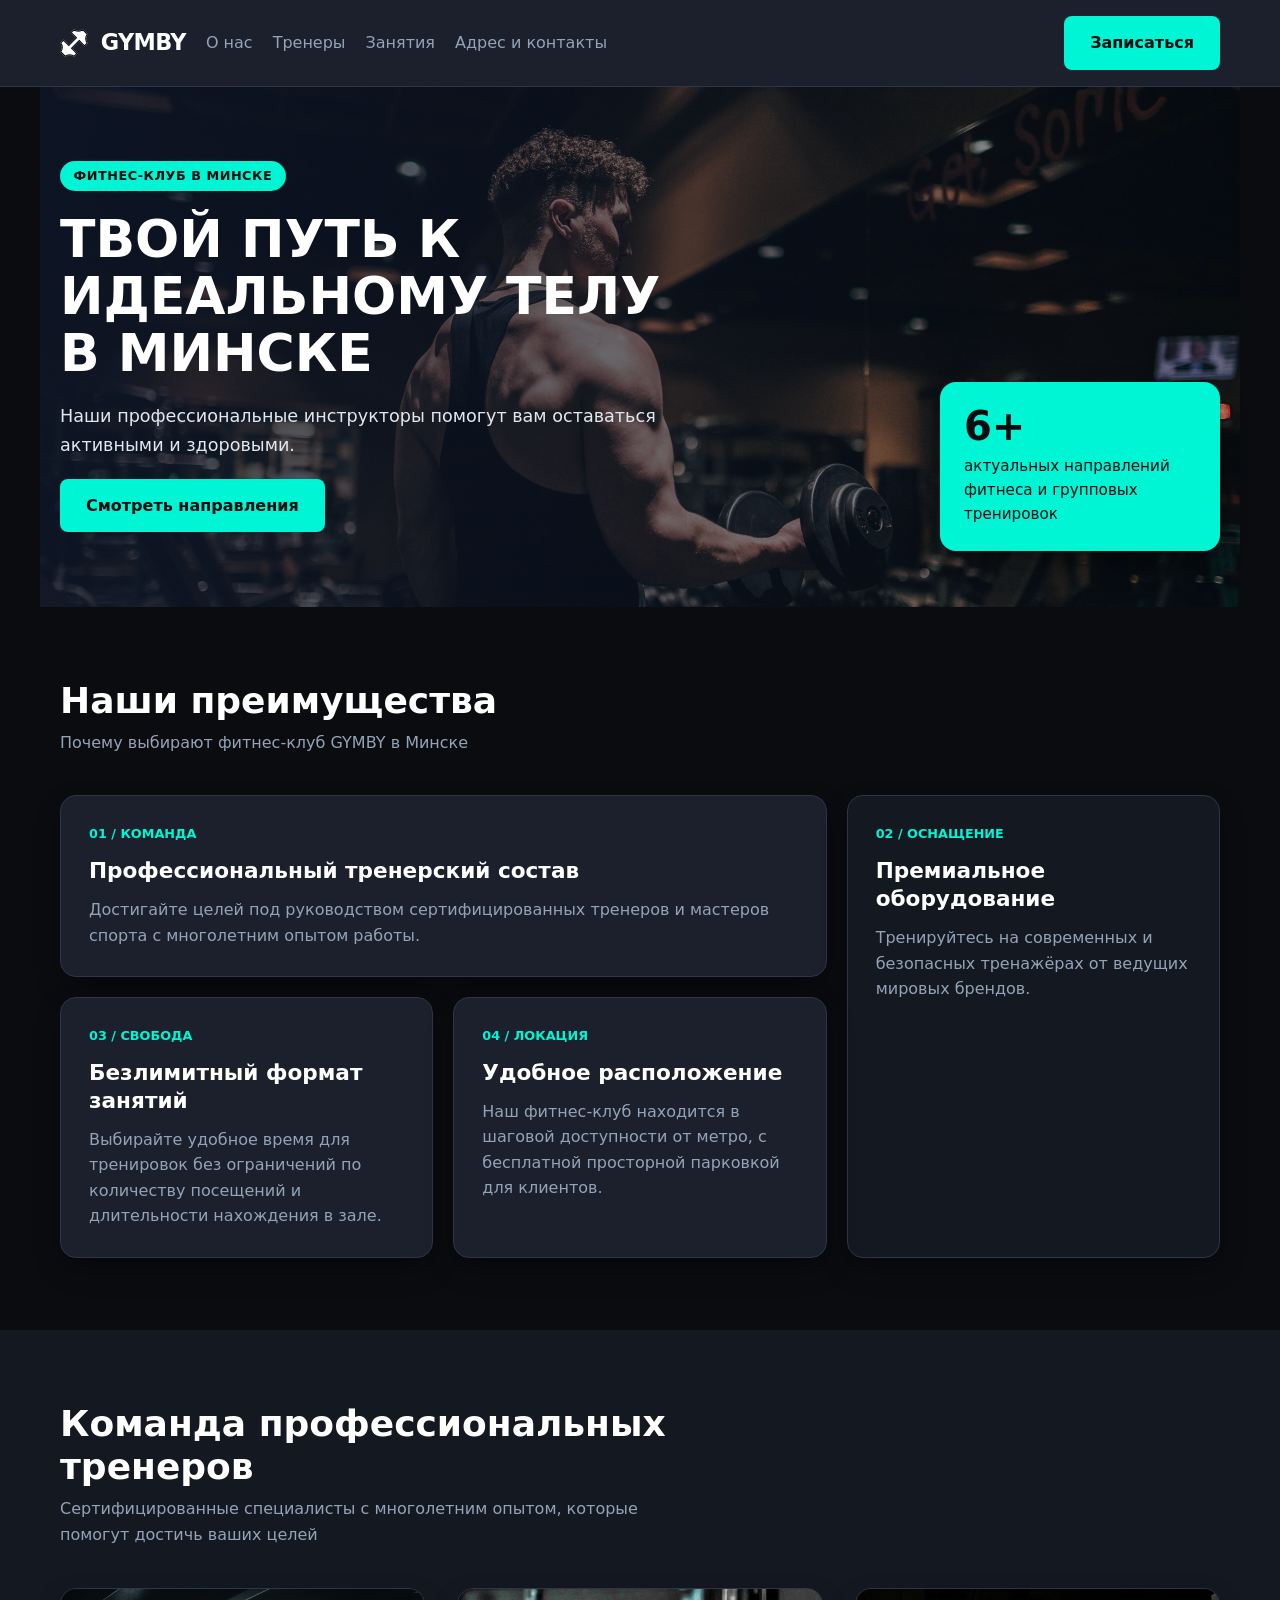
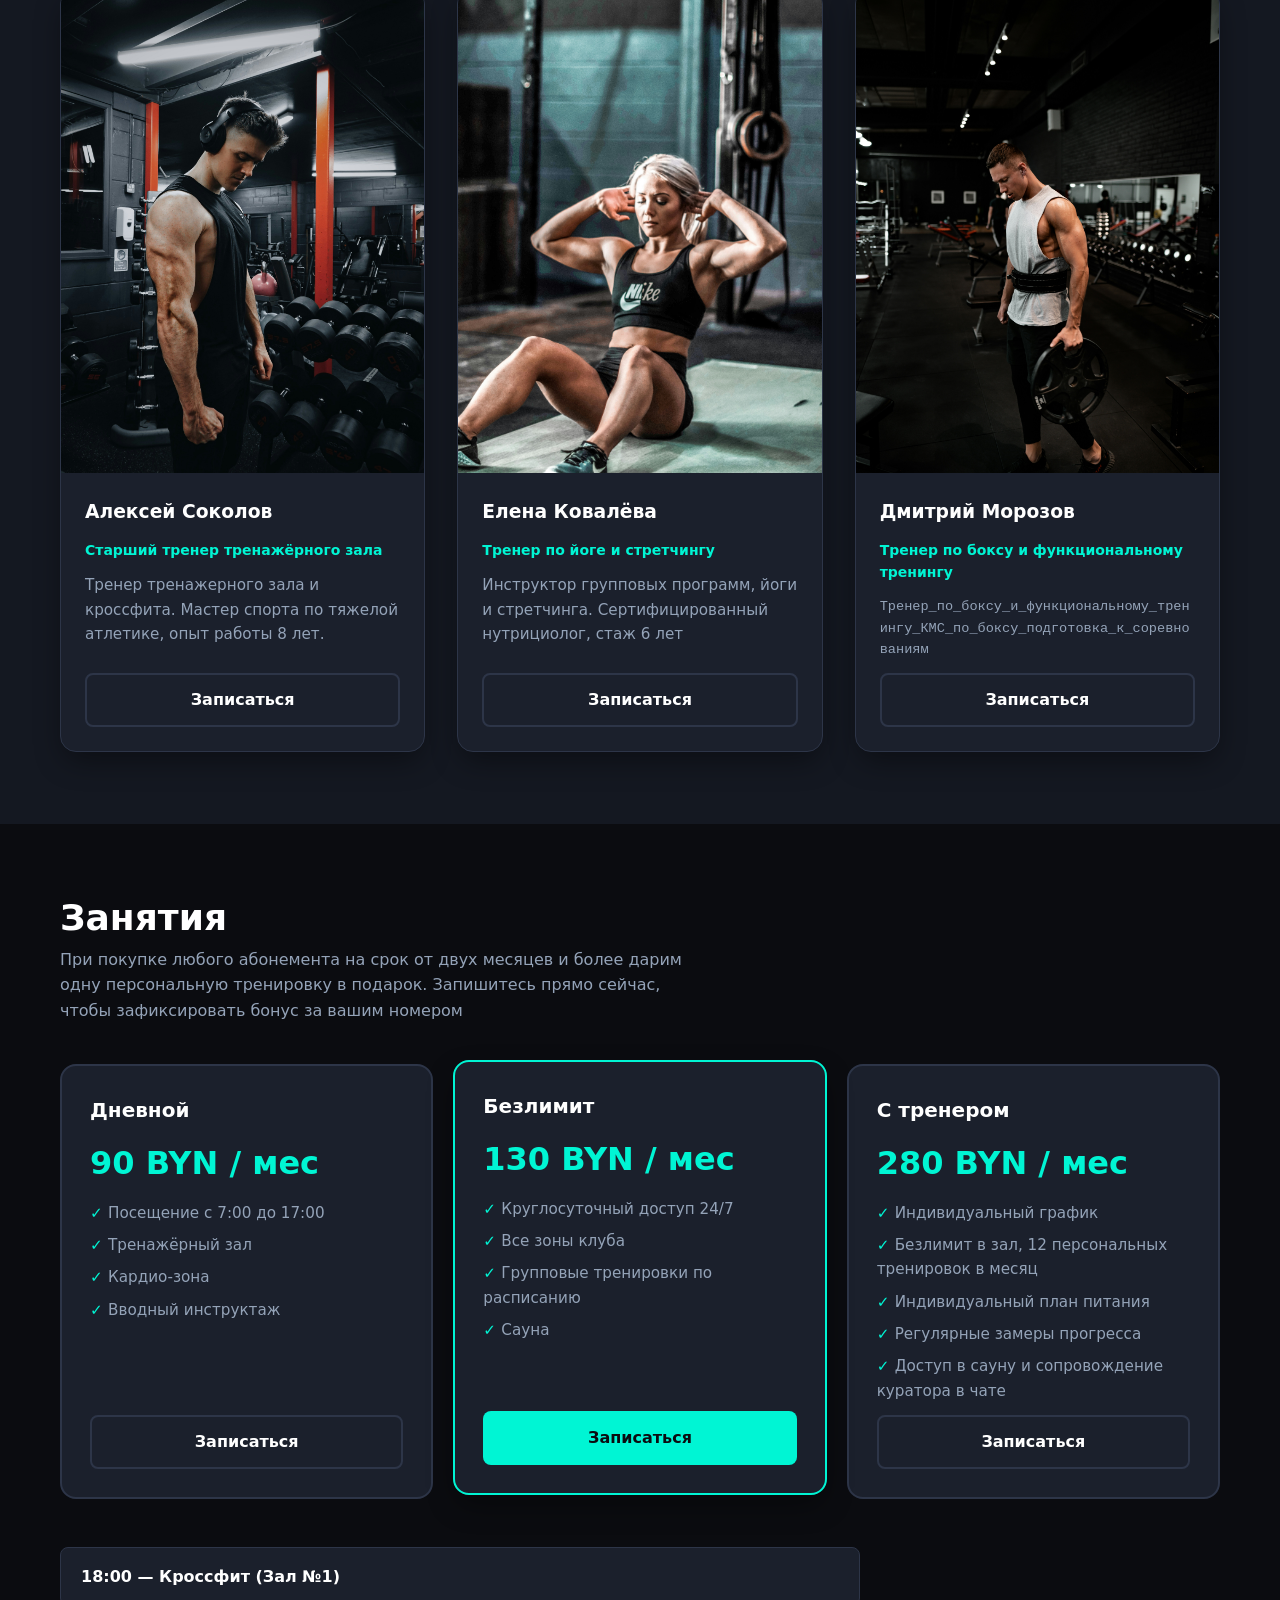
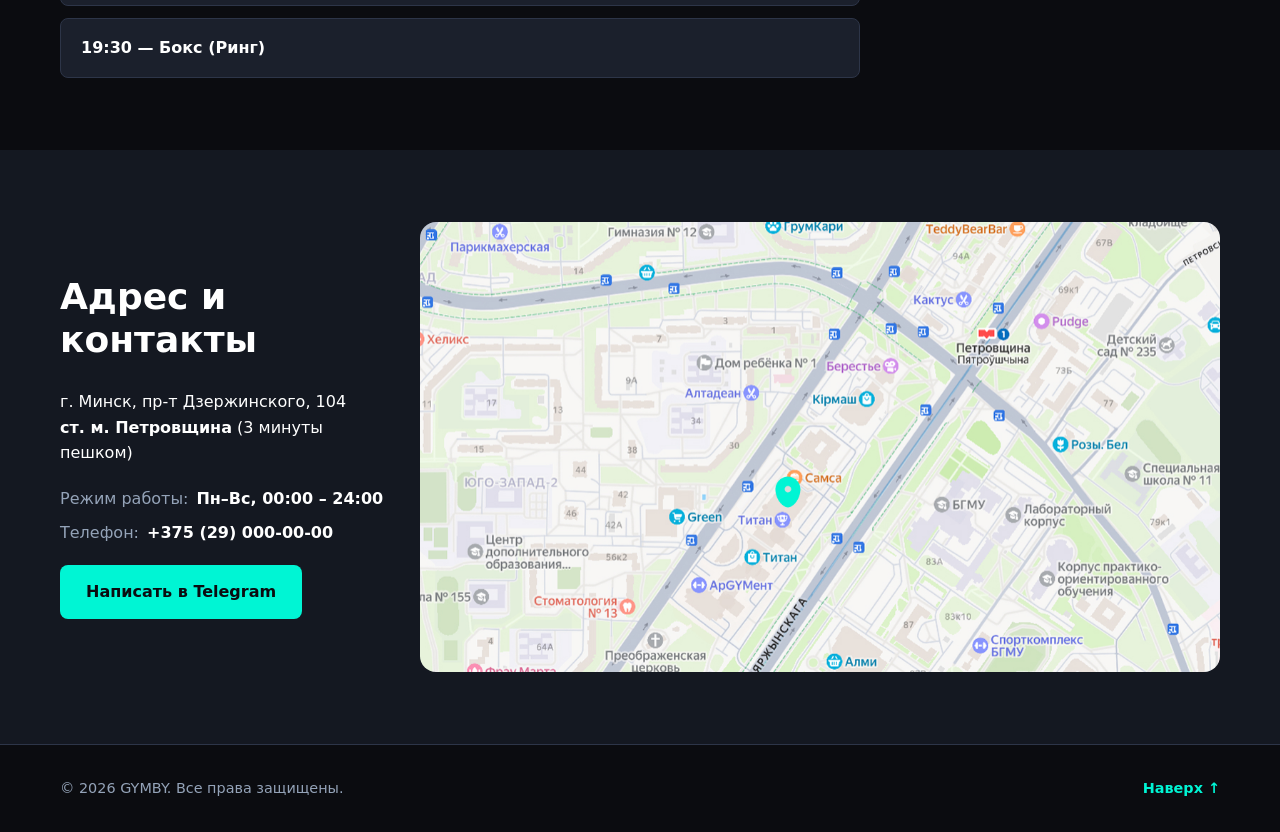
==== commit caeb35b6: "feat: add answers on questions" ====
--- a/yarakhovich_ivan_ppois2609/index.html
+++ b/yarakhovich_ivan_ppois2609/index.html
@@ -143,7 +143,7 @@
                                 Тренер тренажерного зала и кроссфита. Мастер спорта по тяжелой атлетике, опыт работы 8
                                 лет.
                             </p>
-                            <a href="#contacts" class="btn btn--outline profile-card__btn">Смотреть кейс</a>
+                            <a href="#contacts" class="btn btn--outline profile-card__btn">Записаться</a>
                         </div>
                     </article>
 
@@ -158,7 +158,7 @@
                                 Инструктор групповых программ, йоги и стретчинга. Сертифицированный нутрициолог, стаж 6
                                 лет
                             </p>
-                            <a href="#contacts" class="btn btn--outline profile-card__btn">Смотреть кейс</a>
+                            <a href="#contacts" class="btn btn--outline profile-card__btn">Записаться</a>
                         </div>
                     </article>
 
@@ -173,7 +173,7 @@
                             <p class="profile-card__text profile-card__stress">
                                 Тренер_по_боксу_и_функциональному_тренингу_КМС_по_боксу_подготовка_к_соревнованиям
                             </p>
-                            <a href="#contacts" class="btn btn--outline profile-card__btn">Смотреть кейс</a>
+                            <a href="#contacts" class="btn btn--outline profile-card__btn">Записаться</a>
                         </div>
                     </article>
                 </div>
@@ -233,7 +233,7 @@
                             <li>Регулярные замеры прогресса</li>
                             <li>Доступ в сауну и сопровождение куратора в чате</li>
                         </ul>
-                        <span class="btn btn--outline plan-card__action">Выбрать тариф</span>
+                        <span class="btn btn--outline plan-card__action">Записаться</span>
                     </label>
                 </div>
 
@@ -296,7 +296,7 @@
 
     <footer class="site-footer">
         <div class="container site-footer__inner">
-            <p>&copy; 2026 Курс «Интернет-технологии», БГУ — Практическая работа №11</p>
+            <p>&copy; 2026 GYMBY. Все права защищены.</p>
             <a href="#hero-title" class="site-footer__top">Наверх &uarr;</a>
         </div>
     </footer>
--- a/yarakhovich_ivan_ppois2609/css/style.css
+++ b/yarakhovich_ivan_ppois2609/css/style.css
@@ -614,13 +614,17 @@
 1. [BASE] Почему для сетки витрины (.showcase-grid) мы применили формулу
 repeat(auto-fit, minmax(min(100%, var(--card-min-width)), 1fr)),
 а не жёсткие 3 колонки repeat(3, 1fr)? Какую роль здесь играет функция min()?
-Ответ:
+Ответ: эта формула нужна для автоматической адаптивности без медиазапросов, 
+а функция min() страхует макет от горизонтальной прокрутки на узких экранах
 2. [BASE] Зачем внутри карточки .profile-card мы оставили display: flex; flex-direction: column;,
 хотя сама сетка карточек построена на CSS Grid?
-Ответ:
+Ответ: внешний grid выравнивает сами карточки в ряду по высоте самой высокой из них, но не управляет тем, что происходит у них внутри.
+Сделав .profile-card вертикальным флекс-контейнером, мы позволили текстовому блоку (.profile-card__body) на всю свою высоту,
+а кнопке - прижиматься к нижнему краю через margin-top: auto.
+Благодаря этому кнопки во всех карточках стоят на одном уровне.
 3. [JUNIOR] Как в секции .hero удалось наложить плавающую карточку (.hero__floating-card)
 поверх фонового слоя (.hero__media) без использования position: absolute?
-Ответ:
+Ответ: это сделано за счёт наложения слоёв в одной ячейке CSS Grid (grid-area: 1/1) и расположения карточек внутри вложенной сетки.
 4. [PRO] Какую задачу решает свойство grid-template-rows: subgrid внутри карточек
 тарифов (.plan-card) по сравнению с обычной раскладкой?
 Ответ:
